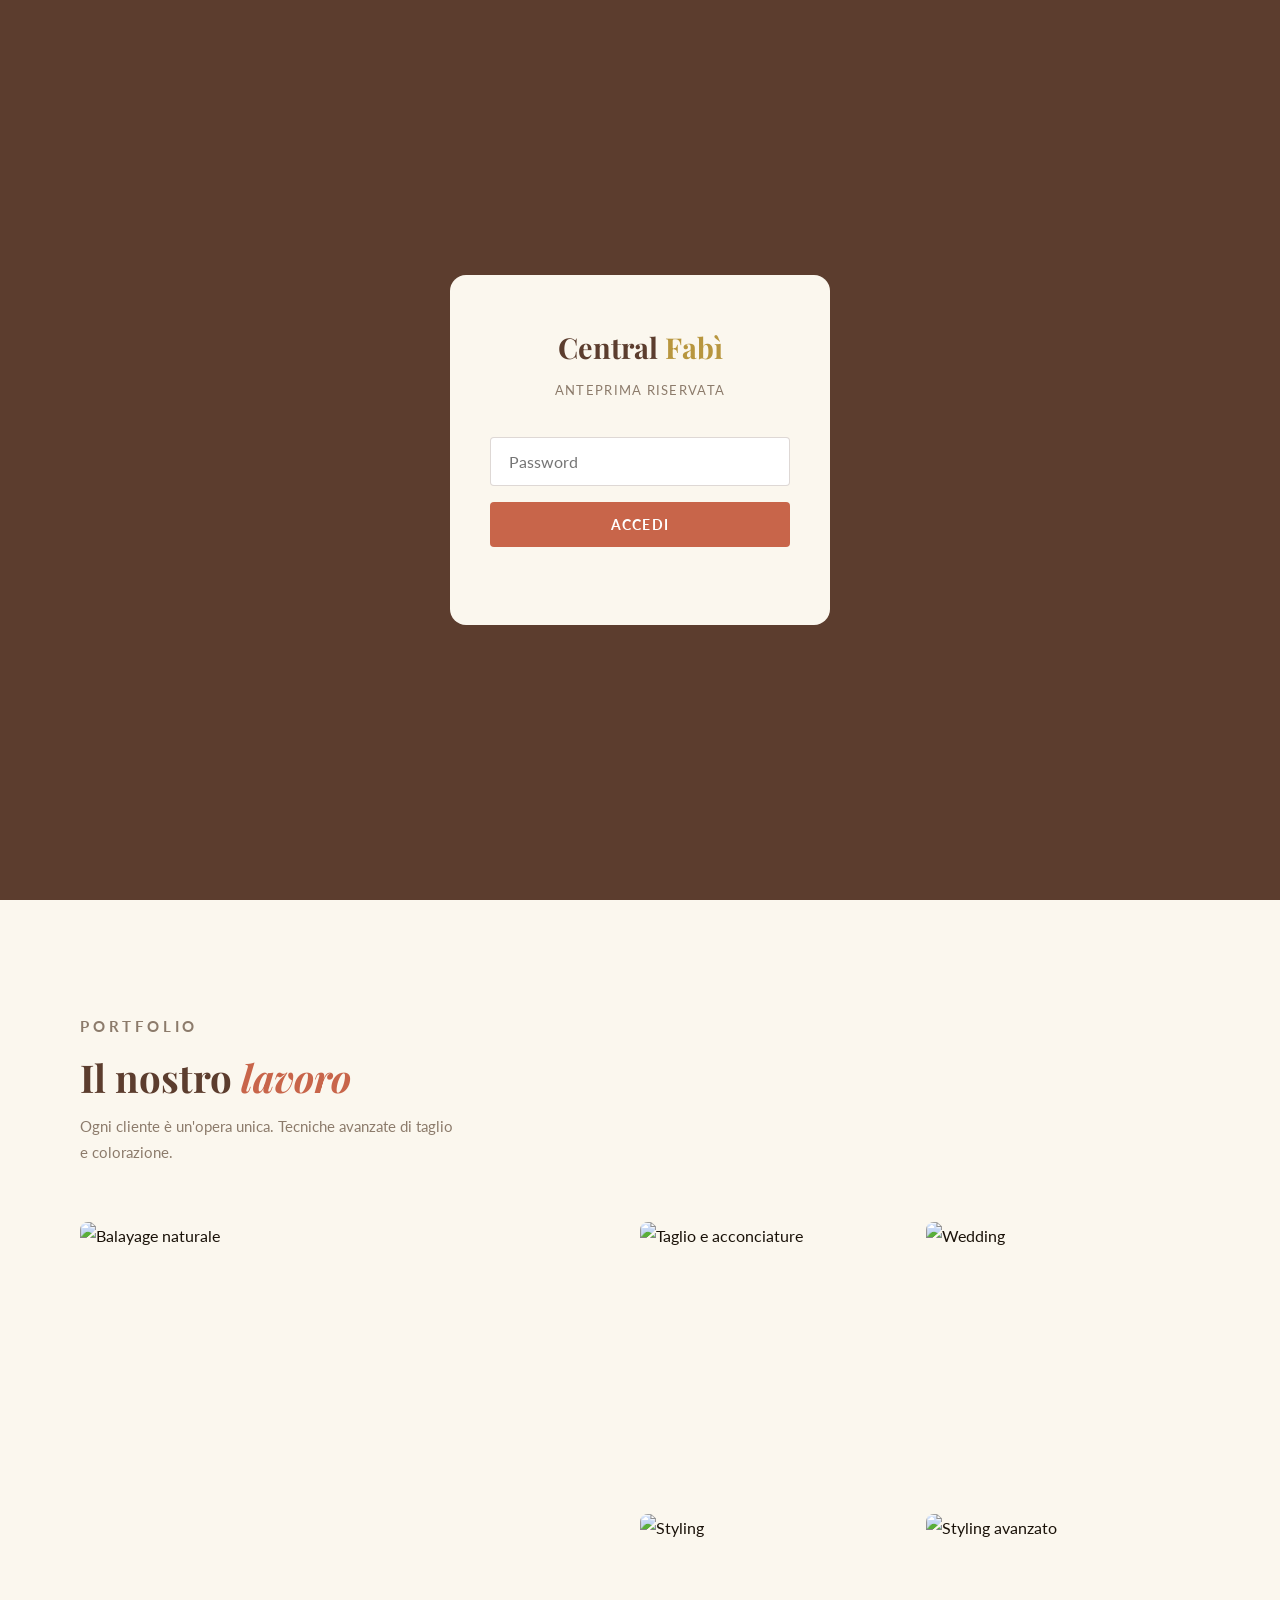
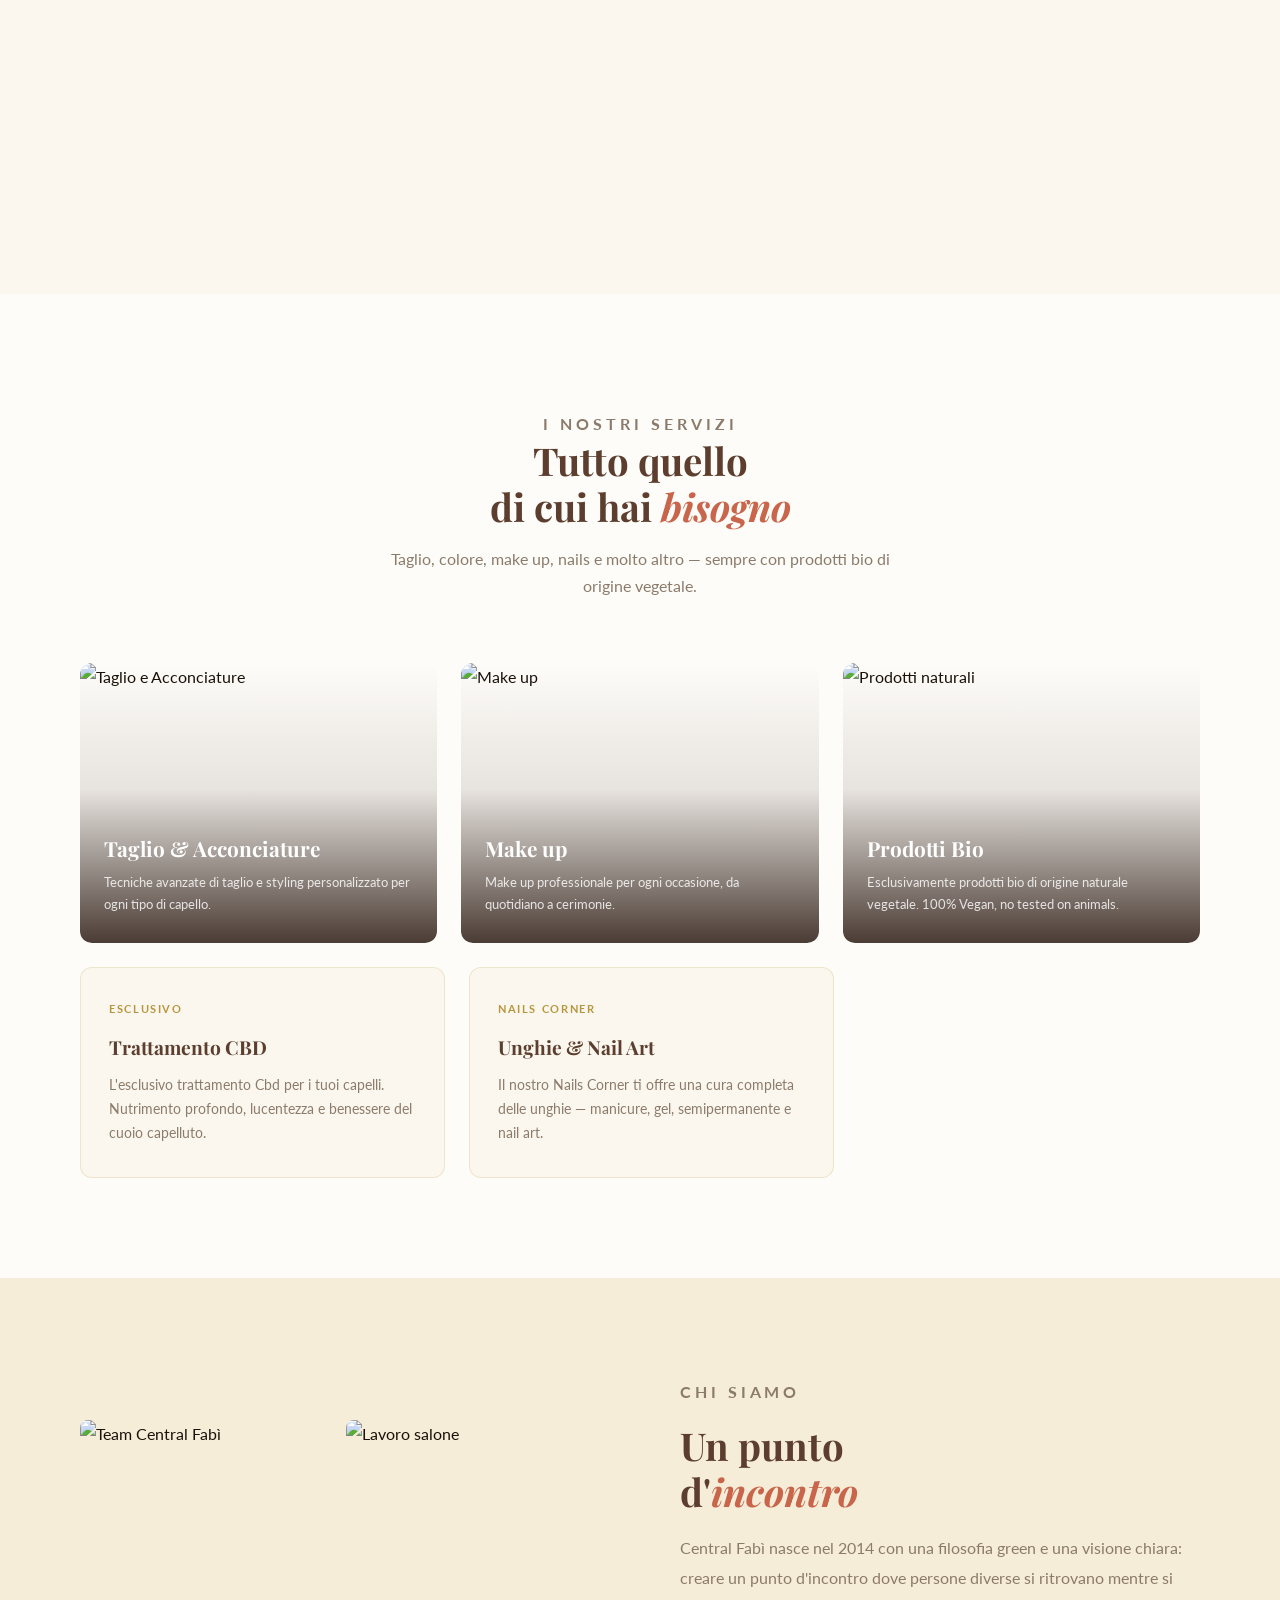
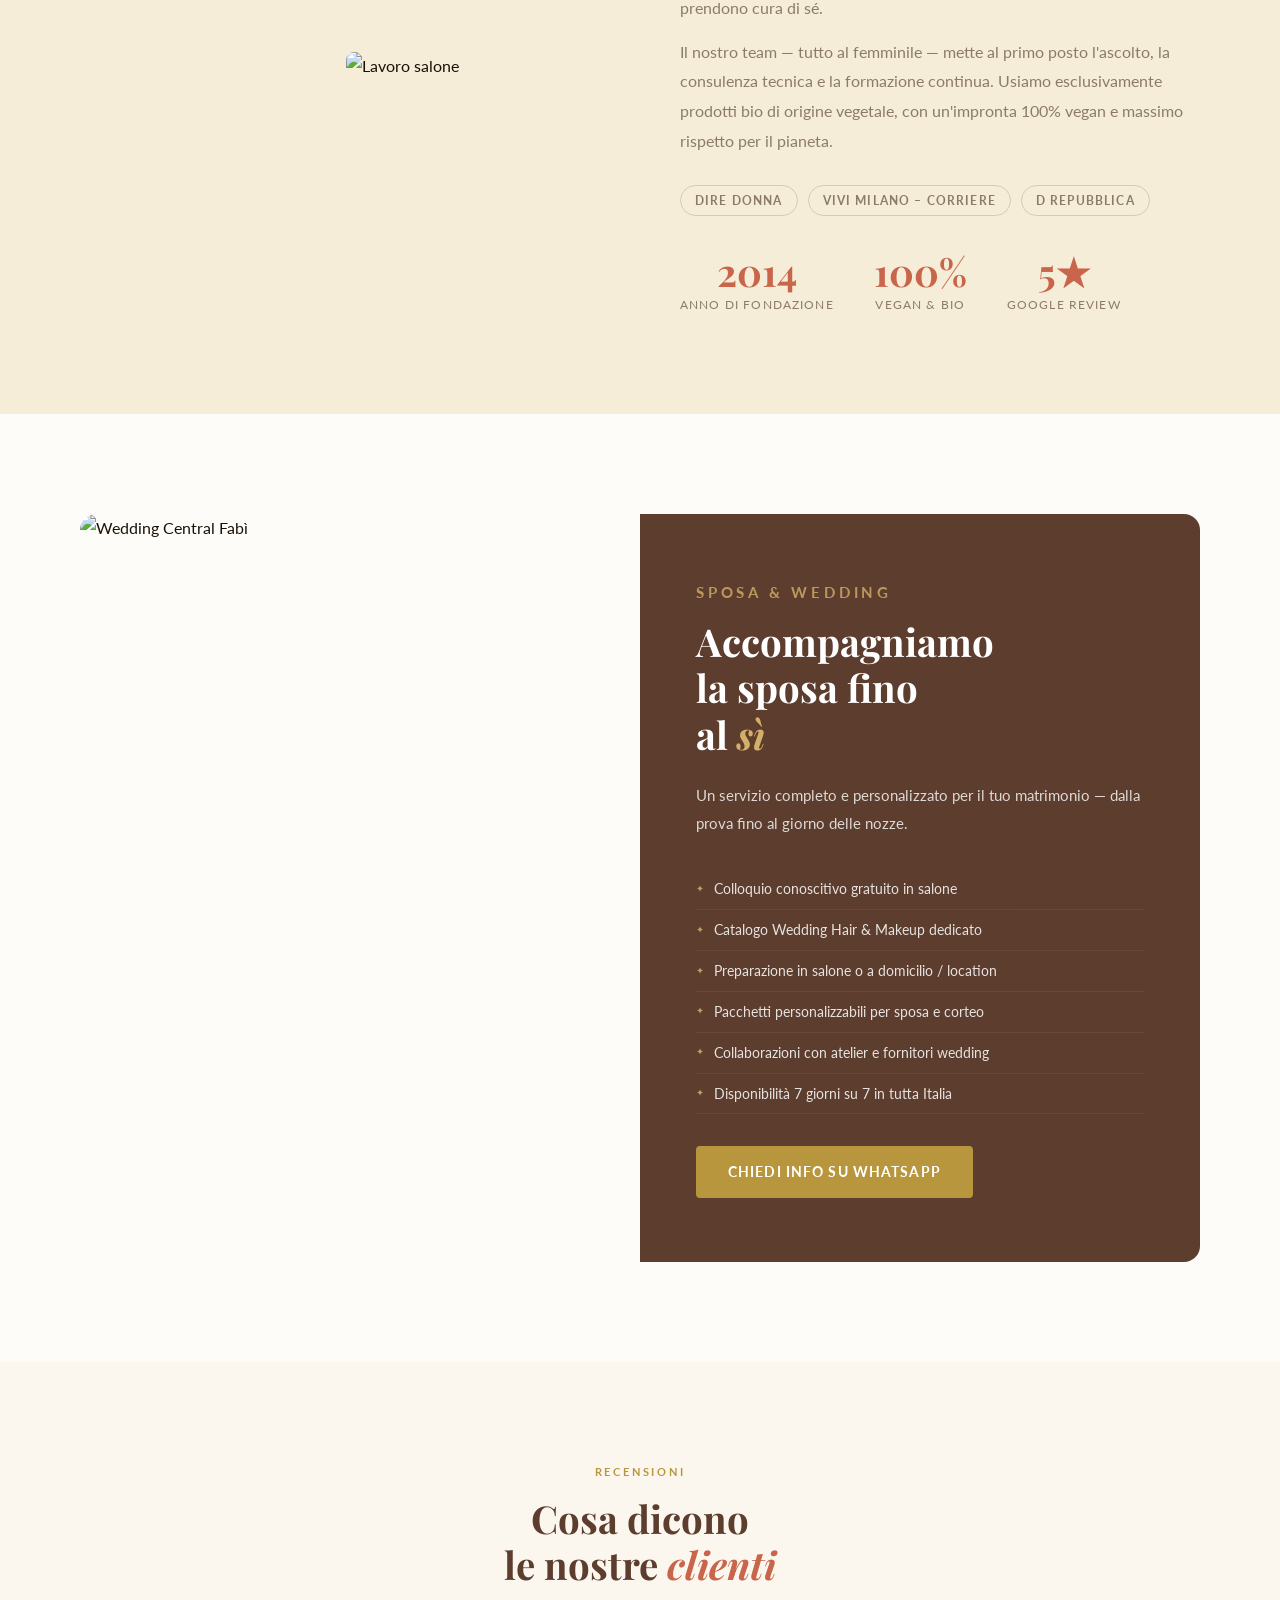
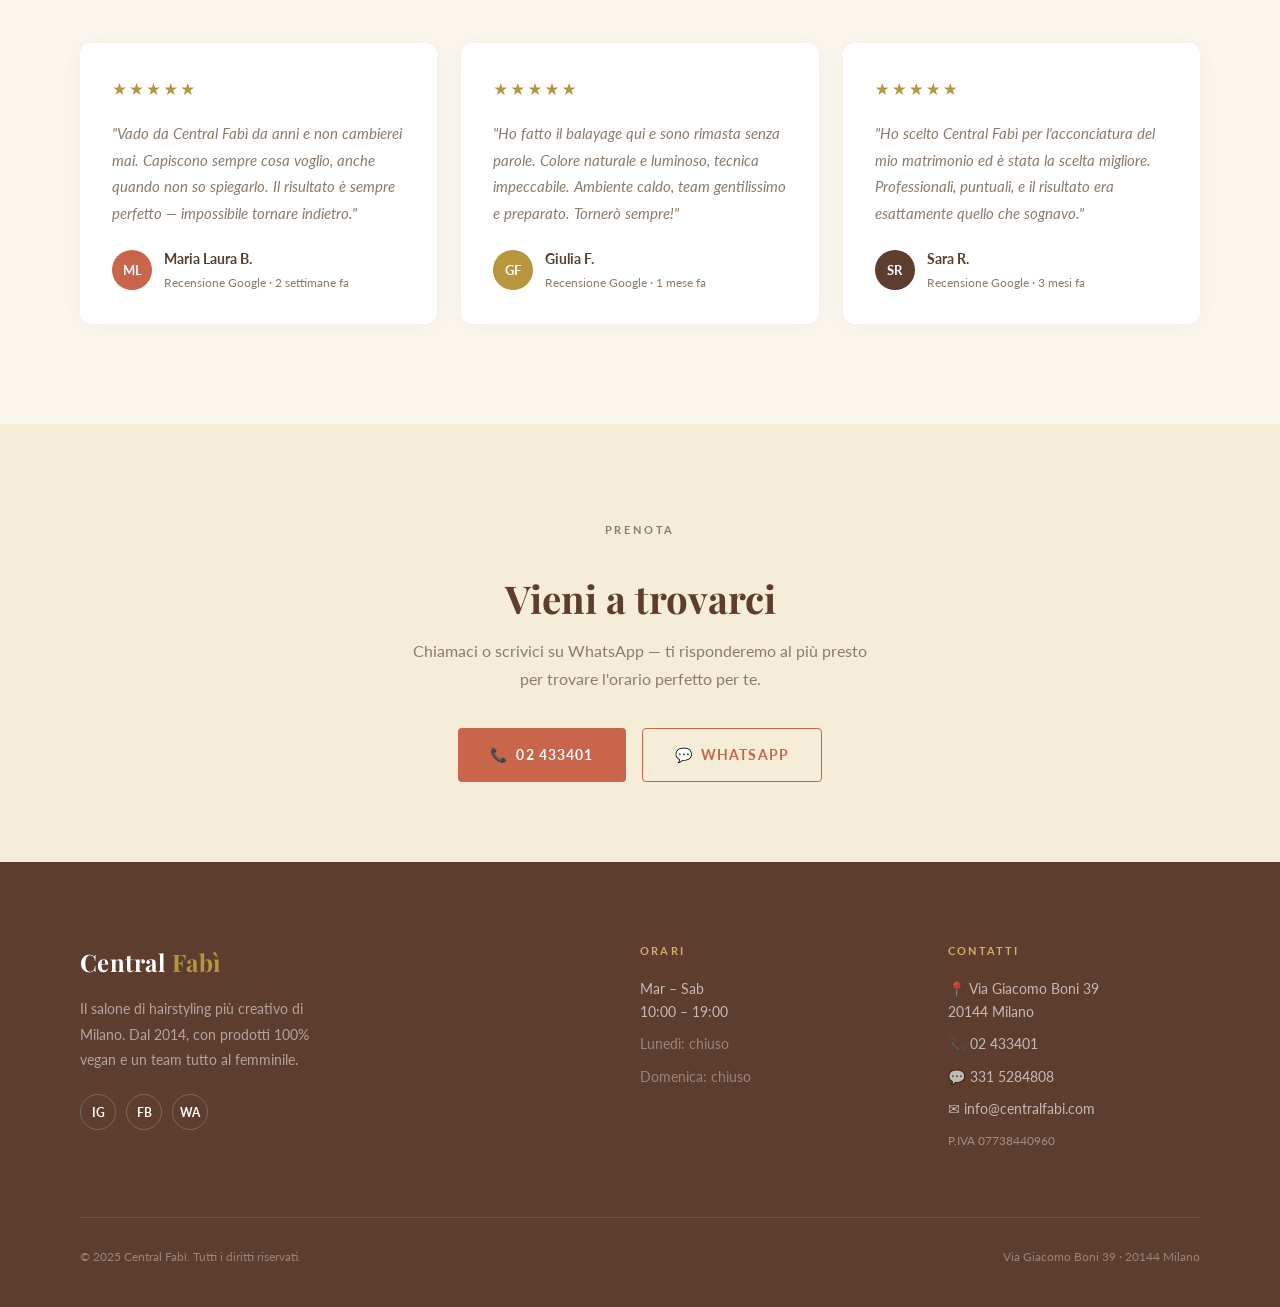
==== rally-timer/index.html @ e8824891 "feat: full redesign with real content, services section, wedding page" ====
<!DOCTYPE html>
<html lang="it">
<head>
    <meta charset="UTF-8">
    <meta name="viewport" content="width=device-width, initial-scale=1.0">
    <title>Central Fabì — Salone di Parrucchieri Milano</title>
    <link href="https://fonts.googleapis.com/css2?family=Playfair+Display:ital,wght@0,400;0,500;0,700;1,400&family=Lato:wght@300;400;700&display=swap" rel="stylesheet">
    <style>
        /* ===== RESET & VARIABILI ===== */
        *, *::before, *::after { box-sizing: border-box; margin: 0; padding: 0; }

        :root {
            --beige:           #F5EDD8;
            --crema:           #FBF7EE;
            --terracotta:      #C8654A;
            --terracotta-dark: #A8452A;
            --oro:             #B8963E;
            --oro-light:       #D4AF6A;
            --marrone:         #5C3D2E;
            --grigio-caldo:    #8C7B6B;
            --bianco:          #FEFCF8;
            --nero:            #1A1209;
            --font-display:    'Playfair Display', Georgia, serif;
            --font-body:       'Lato', system-ui, sans-serif;
            --header-h:        72px;
            --tr:              0.35s ease;
            --r:               4px;
        }

        html { scroll-behavior: smooth; font-size: 16px; }
        body  { font-family: var(--font-body); background: var(--bianco); color: var(--nero); line-height: 1.7; overflow-x: hidden; }
        img   { display: block; max-width: 100%; }
        a     { color: inherit; text-decoration: none; }
        .real-img { width: 100%; height: 100%; object-fit: cover; display: block; }

        /* ===== LOGIN OVERLAY ===== */
        #login-overlay {
            position: fixed; inset: 0; z-index: 9999;
            background: var(--marrone);
            display: flex; align-items: center; justify-content: center;
            transition: opacity 0.5s ease;
        }
        #login-overlay.hide { opacity: 0; pointer-events: none; }

        .login-box {
            background: var(--crema);
            border-radius: 16px;
            padding: 48px 40px;
            width: min(380px, 90vw);
            text-align: center;
        }
        .login-logo {
            font-family: var(--font-display);
            font-size: 1.8rem; font-weight: 700;
            color: var(--marrone); margin-bottom: 8px;
        }
        .login-logo span { color: var(--oro); }
        .login-sub {
            font-size: 0.8rem; color: var(--grigio-caldo);
            letter-spacing: 0.1em; text-transform: uppercase; margin-bottom: 36px;
        }
        .login-box input[type="password"] {
            width: 100%; padding: 14px 18px;
            border: 1.5px solid rgba(92,61,46,0.2); border-radius: var(--r);
            font-family: var(--font-body); font-size: 1rem; color: var(--marrone);
            background: white; outline: none; transition: border-color var(--tr); margin-bottom: 16px;
        }
        .login-box input[type="password"]:focus { border-color: var(--terracotta); }
        .login-box button {
            width: 100%; padding: 14px;
            background: var(--terracotta); color: white;
            border: none; border-radius: var(--r);
            font-family: var(--font-body); font-size: 0.875rem; font-weight: 700;
            letter-spacing: 0.08em; text-transform: uppercase;
            cursor: pointer; transition: background var(--tr);
        }
        .login-box button:hover { background: var(--terracotta-dark); }
        .login-error { font-size: 0.82rem; color: var(--terracotta); margin-top: 12px; min-height: 18px; }

        /* ===== HEADER ===== */
        header {
            position: fixed; top: 0; left: 0; right: 0; z-index: 1000;
            height: var(--header-h);
            display: flex; align-items: center; justify-content: space-between;
            padding: 0 40px;
            background: rgba(254,252,248,0.96);
            backdrop-filter: blur(8px);
            border-bottom: 1px solid rgba(184,150,62,0.15);
            transition: box-shadow var(--tr);
        }
        header.scrolled { box-shadow: 0 2px 20px rgba(92,61,46,0.12); }

        .logo { font-family: var(--font-display); font-size: 1.5rem; font-weight: 700; color: var(--marrone); letter-spacing: 0.02em; }
        .logo span { color: var(--oro); }

        nav { display: flex; align-items: center; gap: 28px; }
        nav a {
            font-size: 0.78rem; font-weight: 400;
            letter-spacing: 0.09em; text-transform: uppercase;
            color: var(--grigio-caldo); transition: color var(--tr);
        }
        nav a:hover { color: var(--terracotta); }

        .btn-prenota {
            display: inline-flex; align-items: center;
            padding: 10px 22px;
            background: var(--terracotta); color: white !important;
            border-radius: var(--r);
            font-size: 0.76rem; font-weight: 700;
            letter-spacing: 0.1em; text-transform: uppercase;
            transition: background var(--tr), transform 0.2s;
        }
        .btn-prenota:hover { background: var(--marrone); transform: translateY(-1px); }

        .hamburger { display: none; flex-direction: column; gap: 5px; cursor: pointer; padding: 4px; background: none; border: none; }
        .hamburger span { display: block; width: 24px; height: 2px; background: var(--marrone); transition: all 0.3s; }
        .hamburger.open span:nth-child(1) { transform: translateY(7px) rotate(45deg); }
        .hamburger.open span:nth-child(2) { opacity: 0; }
        .hamburger.open span:nth-child(3) { transform: translateY(-7px) rotate(-45deg); }

        .mobile-nav {
            display: none; position: fixed;
            top: var(--header-h); left: 0; right: 0;
            background: var(--bianco);
            padding: 32px 40px;
            border-bottom: 1px solid rgba(184,150,62,0.15);
            z-index: 999; flex-direction: column; gap: 24px;
            transform: translateY(-8px); opacity: 0; transition: all 0.3s;
        }
        .mobile-nav.open { display: flex; transform: translateY(0); opacity: 1; }
        .mobile-nav a { font-size: 1.05rem; color: var(--marrone); }

        /* ===== HERO ===== */
        .hero {
            min-height: 100vh;
            display: grid; grid-template-columns: 1fr 1fr;
            padding-top: var(--header-h);
        }
        .hero-content {
            display: flex; flex-direction: column; justify-content: center;
            padding: 80px 56px 80px 72px;
            background: var(--crema);
        }
        .hero-label {
            font-size: 0.72rem; font-weight: 700;
            letter-spacing: 0.22em; text-transform: uppercase;
            color: var(--oro); margin-bottom: 24px;
        }
        .hero h1 {
            font-family: var(--font-display);
            font-size: clamp(2.4rem, 3.8vw, 3.6rem);
            font-weight: 700; line-height: 1.15;
            color: var(--marrone); margin-bottom: 24px;
        }
        .hero h1 em { font-style: italic; color: var(--terracotta); }
        .hero p { font-size: 1rem; color: var(--grigio-caldo); max-width: 400px; margin-bottom: 40px; line-height: 1.85; }

        .hero-badge {
            display: inline-flex; align-items: center; gap: 8px;
            background: rgba(184,150,62,0.1); border: 1px solid rgba(184,150,62,0.3);
            border-radius: 20px; padding: 6px 14px;
            font-size: 0.72rem; font-weight: 700; letter-spacing: 0.1em;
            color: var(--oro); text-transform: uppercase; margin-bottom: 32px;
            width: fit-content;
        }

        .hero-cta { display: flex; gap: 16px; flex-wrap: wrap; }

        .btn-primary {
            display: inline-flex; align-items: center;
            padding: 14px 32px;
            background: var(--terracotta); color: white;
            border-radius: var(--r);
            font-weight: 700; font-size: 0.875rem;
            letter-spacing: 0.08em; text-transform: uppercase;
            transition: all var(--tr);
        }
        .btn-primary:hover { background: var(--marrone); transform: translateY(-2px); box-shadow: 0 8px 24px rgba(200,101,74,0.3); }

        .btn-secondary {
            display: inline-flex; align-items: center; gap: 8px;
            padding: 14px 32px;
            border: 1.5px solid var(--terracotta); color: var(--terracotta);
            border-radius: var(--r);
            font-weight: 700; font-size: 0.875rem;
            letter-spacing: 0.08em; text-transform: uppercase;
            transition: all var(--tr);
        }
        .btn-secondary:hover { background: var(--terracotta); color: white; }

        .hero-image { position: relative; overflow: hidden; }
        .hero-image img { width: 100%; height: 100%; object-fit: cover; min-height: 420px; display: block; }

        /* ===== SEZIONI COMUNI ===== */
        section { padding: 100px 0; }
        .container { max-width: 1200px; margin: 0 auto; padding: 0 40px; }
        .section-label { font-size: 0.7rem; font-weight: 700; letter-spacing: 0.25em; text-transform: uppercase; color: var(--oro); margin-bottom: 14px; }
        .section-title { font-family: var(--font-display); font-size: clamp(2rem, 3vw, 2.8rem); font-weight: 700; color: var(--marrone); line-height: 1.2; }
        .section-title em { font-style: italic; color: var(--terracotta); }

        /* ===== GALLERIA ===== */
        #lavori { background: var(--crema); }
        .gallery-header { display: flex; justify-content: space-between; align-items: flex-end; margin-bottom: 56px; flex-wrap: wrap; gap: 20px; }
        .gallery-intro p { font-size: 0.95rem; color: var(--grigio-caldo); max-width: 380px; margin-top: 14px; }

        .gallery-grid {
            display: grid;
            grid-template-columns: 2fr 1fr 1fr;
            grid-template-rows: 280px 280px;
            gap: 12px;
        }
        .gallery-item { border-radius: 8px; overflow: hidden; position: relative; cursor: pointer; }
        .gallery-item:first-child { grid-row: 1 / 3; }
        .gallery-item img { width: 100%; height: 100%; object-fit: cover; display: block; min-height: 180px; transition: transform 0.5s ease; }
        .gallery-item:hover img { transform: scale(1.04); }

        .gallery-overlay {
            position: absolute; inset: 0;
            background: linear-gradient(to top, rgba(92,61,46,0.65) 0%, transparent 55%);
            opacity: 0; transition: opacity var(--tr);
            display: flex; align-items: flex-end; padding: 20px;
        }
        .gallery-item:hover .gallery-overlay { opacity: 1; }
        .gallery-overlay span { color: white; font-family: var(--font-display); font-style: italic; font-size: 1rem; }

        /* ===== SERVIZI ===== */
        #servizi-grid { background: var(--bianco); }
        .servizi-intro { text-align: center; margin-bottom: 64px; }
        .servizi-intro p { color: var(--grigio-caldo); max-width: 520px; margin: 16px auto 0; font-size: 1rem; }

        .servizi-cards {
            display: grid;
            grid-template-columns: repeat(3, 1fr);
            gap: 24px;
            margin-bottom: 24px;
        }
        .servizi-cards-bottom {
            display: grid;
            grid-template-columns: repeat(2, 1fr);
            gap: 24px;
            max-width: calc(66.6% + 8px);
        }

        .card-sv {
            border-radius: 12px; overflow: hidden;
            position: relative; min-height: 280px;
            display: flex; flex-direction: column; justify-content: flex-end;
        }
        .card-sv img { position: absolute; inset: 0; width: 100%; height: 100%; object-fit: cover; display: block; transition: transform 0.5s ease; }
        .card-sv:hover img { transform: scale(1.04); }
        .card-sv-overlay {
            position: absolute; inset: 0;
            background: linear-gradient(to top, rgba(30,12,4,0.8) 0%, rgba(30,12,4,0.1) 55%, transparent 100%);
        }
        .card-sv-content { position: relative; z-index: 1; padding: 28px 24px; color: white; }
        .card-sv-content h3 { font-family: var(--font-display); font-size: 1.3rem; font-weight: 700; margin-bottom: 6px; }
        .card-sv-content p { font-size: 0.82rem; opacity: 0.82; line-height: 1.65; }

        /* card senza foto */
        .card-sv-flat {
            border-radius: 12px; overflow: hidden;
            background: var(--crema); border: 1px solid rgba(184,150,62,0.2);
            padding: 32px 28px; min-height: 200px;
            display: flex; flex-direction: column; justify-content: space-between;
        }
        .card-sv-flat h3 { font-family: var(--font-display); font-size: 1.2rem; font-weight: 700; color: var(--marrone); margin-bottom: 10px; }
        .card-sv-flat p { font-size: 0.88rem; color: var(--grigio-caldo); line-height: 1.7; }
        .card-sv-flat .tag { font-size: 0.68rem; font-weight: 700; letter-spacing: 0.15em; text-transform: uppercase; color: var(--oro); margin-bottom: 12px; }

        /* ===== CHI SIAMO ===== */
        #chisiamo { background: var(--beige); }
        .chisiamo-grid { display: grid; grid-template-columns: 1fr 1fr; gap: 80px; align-items: center; }

        .chisiamo-images {
            display: grid;
            grid-template-columns: 1fr 1fr;
            grid-template-rows: 220px 220px;
            gap: 12px;
        }
        .img-main { grid-column: 1 / 2; grid-row: 1 / 3; }
        .chisiamo-images img { width: 100%; height: 100%; object-fit: cover; border-radius: 8px; display: block; min-height: 100px; }

        .chisiamo-content .section-title { margin-bottom: 20px; }
        .chisiamo-content p { font-size: 0.98rem; color: var(--grigio-caldo); line-height: 1.9; margin-bottom: 14px; }

        .press-list { display: flex; flex-wrap: wrap; gap: 10px; margin-top: 28px; }
        .press-tag {
            font-size: 0.72rem; font-weight: 700; letter-spacing: 0.1em;
            text-transform: uppercase; color: var(--grigio-caldo);
            border: 1px solid rgba(140,123,107,0.3);
            border-radius: 20px; padding: 5px 14px;
        }

        .chisiamo-detail { display: flex; gap: 40px; margin-top: 36px; flex-wrap: wrap; }
        .detail-item { text-align: center; }
        .detail-num { font-family: var(--font-display); font-size: 2.4rem; font-weight: 700; color: var(--terracotta); line-height: 1; }
        .detail-label { font-size: 0.72rem; letter-spacing: 0.1em; text-transform: uppercase; color: var(--grigio-caldo); margin-top: 4px; }

        /* ===== WEDDING ===== */
        #wedding { background: var(--bianco); }
        .wedding-grid { display: grid; grid-template-columns: 1fr 1fr; gap: 0; border-radius: 16px; overflow: hidden; min-height: 500px; }
        .wedding-img { position: relative; }
        .wedding-img img { width: 100%; height: 100%; object-fit: cover; display: block; min-height: 400px; }
        .wedding-content {
            background: var(--marrone); color: white;
            padding: 64px 56px;
            display: flex; flex-direction: column; justify-content: center;
        }
        .wedding-content .section-label { color: var(--oro-light); }
        .wedding-content .section-title { color: white; margin-bottom: 24px; }
        .wedding-content .section-title em { color: var(--oro-light); }
        .wedding-content p { font-size: 0.95rem; opacity: 0.8; line-height: 1.85; margin-bottom: 12px; }
        .wedding-features { list-style: none; margin: 20px 0 32px; }
        .wedding-features li {
            font-size: 0.88rem; opacity: 0.85; padding: 8px 0;
            border-bottom: 1px solid rgba(255,255,255,0.08);
            display: flex; align-items: center; gap: 10px;
        }
        .wedding-features li::before { content: '✦'; color: var(--oro-light); font-size: 0.6rem; flex-shrink: 0; }
        .btn-wedding {
            display: inline-flex; align-items: center;
            padding: 14px 32px; width: fit-content;
            background: var(--oro); color: white;
            border-radius: var(--r);
            font-weight: 700; font-size: 0.875rem;
            letter-spacing: 0.08em; text-transform: uppercase;
            transition: all var(--tr);
        }
        .btn-wedding:hover { background: var(--oro-light); transform: translateY(-2px); }

        /* ===== RECENSIONI ===== */
        #recensioni { background: var(--crema); }
        .recensioni-grid { display: grid; grid-template-columns: repeat(3,1fr); gap: 24px; margin-top: 56px; }

        .card-rec {
            background: white; border-radius: 12px; padding: 32px;
            box-shadow: 0 2px 20px rgba(92,61,46,0.06);
            transition: transform var(--tr), box-shadow var(--tr);
        }
        .card-rec:hover { transform: translateY(-4px); box-shadow: 0 8px 40px rgba(92,61,46,0.12); }
        .stelle { color: var(--oro); font-size: 1.05rem; margin-bottom: 16px; letter-spacing: 2px; }
        .rec-text { font-size: 0.93rem; color: var(--grigio-caldo); line-height: 1.8; font-style: italic; margin-bottom: 20px; }
        .rec-footer { display: flex; align-items: center; gap: 12px; }
        .avatar { width: 40px; height: 40px; border-radius: 50%; display: flex; align-items: center; justify-content: center; font-weight: 700; font-size: 0.82rem; color: white; flex-shrink: 0; }
        .av1 { background: var(--terracotta); }
        .av2 { background: var(--oro); }
        .av3 { background: var(--marrone); }
        .reviewer-name { font-weight: 700; font-size: 0.875rem; color: var(--marrone); }
        .reviewer-via  { font-size: 0.72rem; color: var(--grigio-caldo); margin-top: 2px; }

        /* ===== PRENOTA ===== */
        #prenota { background: var(--beige); padding: 80px 0; text-align: center; }
        #prenota p { color: var(--grigio-caldo); max-width: 480px; margin: 16px auto 36px; }
        .prenota-cta { display: flex; gap: 16px; justify-content: center; flex-wrap: wrap; }

        /* ===== FOOTER ===== */
        footer { background: var(--marrone); color: rgba(255,255,255,0.82); padding: 80px 0 40px; }
        .footer-grid { display: grid; grid-template-columns: 2fr 1fr 1fr; gap: 56px; margin-bottom: 56px; }
        .footer-brand .logo { color: white; margin-bottom: 14px; }
        .footer-brand p { font-size: 0.88rem; line-height: 1.8; opacity: 0.65; max-width: 260px; }
        .footer-social { display: flex; gap: 10px; margin-top: 22px; }
        .social-btn {
            width: 36px; height: 36px; border-radius: 50%;
            border: 1px solid rgba(255,255,255,0.22);
            display: flex; align-items: center; justify-content: center;
            font-size: 0.72rem; font-weight: 700; color: white;
            transition: all var(--tr);
        }
        .social-btn:hover { background: var(--oro); border-color: var(--oro); }
        .footer-col h4 { font-size: 0.68rem; font-weight: 700; letter-spacing: 0.2em; text-transform: uppercase; color: var(--oro-light); margin-bottom: 18px; }
        .footer-col ul { list-style: none; }
        .footer-col ul li { font-size: 0.88rem; margin-bottom: 10px; opacity: 0.78; line-height: 1.6; }
        .footer-col a { transition: color var(--tr); }
        .footer-col a:hover { color: var(--oro-light); }
        .footer-divider { border: none; border-top: 1px solid rgba(255,255,255,0.1); margin-bottom: 28px; }
        .footer-bottom { display: flex; justify-content: space-between; align-items: center; font-size: 0.78rem; opacity: 0.45; flex-wrap: wrap; gap: 8px; }

        /* ===== WHATSAPP FLOAT ===== */
        .wa-float {
            position: fixed; bottom: 28px; right: 28px; z-index: 800;
            width: 56px; height: 56px;
            background: #25D366; border-radius: 50%;
            display: flex; align-items: center; justify-content: center;
            box-shadow: 0 4px 20px rgba(37,211,102,0.4);
            transition: transform var(--tr), box-shadow var(--tr);
        }
        .wa-float:hover { transform: scale(1.1); box-shadow: 0 8px 32px rgba(37,211,102,0.5); }
        .wa-float svg { width: 28px; height: 28px; fill: white; }

        /* ===== FADE-IN ===== */
        .fi { opacity: 0; transform: translateY(28px); transition: opacity 0.65s ease, transform 0.65s ease; }
        .fi.v { opacity: 1; transform: translateY(0); }
        .fi.d1 { transition-delay: 0.1s; }
        .fi.d2 { transition-delay: 0.2s; }
        .fi.d3 { transition-delay: 0.3s; }

        /* ===== MOBILE ===== */
        @media (max-width: 1024px) {
            .servizi-cards { grid-template-columns: repeat(2, 1fr); }
            .servizi-cards-bottom { max-width: 100%; }
        }

        @media (max-width: 900px) {
            .gallery-grid {
                grid-template-columns: 1fr 1fr;
                grid-template-rows: auto;
            }
            .gallery-item:first-child { grid-column: 1 / 3; grid-row: auto; }
            .gallery-item img { min-height: 200px; }
            .wedding-grid { grid-template-columns: 1fr; }
            .wedding-img { min-height: 300px; }
        }

        @media (max-width: 768px) {
            :root { --header-h: 60px; }
            header { padding: 0 20px; }
            nav { display: none; }
            .hamburger { display: flex; }

            .hero { grid-template-columns: 1fr; }
            .hero-content { padding: 56px 24px; order: 2; }
            .hero-image { min-height: 55vw; order: 1; }
            .hero-image img { min-height: 55vw; }

            .servizi-cards { grid-template-columns: 1fr; }
            .servizi-cards-bottom { grid-template-columns: 1fr; max-width: 100%; }
            .chisiamo-grid { grid-template-columns: 1fr; gap: 48px; }
            .chisiamo-images { height: 280px; grid-template-rows: 280px; }
            .img-main { grid-row: auto; }
            .img-side1, .img-side2 { display: none; }
            .wedding-content { padding: 40px 28px; }
            .recensioni-grid { grid-template-columns: 1fr; }
            .footer-grid { grid-template-columns: 1fr; gap: 40px; }
            .footer-bottom { flex-direction: column; text-align: center; }
            section { padding: 70px 0; }
            .container { padding: 0 20px; }
            .wa-float { bottom: 20px; right: 20px; }
        }

        @media (max-width: 480px) {
            .hero h1 { font-size: 2rem; }
            .section-title { font-size: 1.75rem; }
            .hero-cta { flex-direction: column; }
            .btn-primary, .btn-secondary { justify-content: center; }
            .chisiamo-detail { gap: 20px; }
        }
    </style>
</head>
<body>

<!-- ===== LOGIN OVERLAY ===== -->
<div id="login-overlay">
    <div class="login-box">
        <div class="login-logo">Central <span>Fabì</span></div>
        <p class="login-sub">Anteprima riservata</p>
        <input type="password" id="login-pwd" placeholder="Password" autocomplete="current-password">
        <button id="login-btn">Accedi</button>
        <p class="login-error" id="login-err"></p>
    </div>
</div>

<!-- ===== HEADER ===== -->
<header id="header">
    <a href="#home" class="logo">Central <span>Fabì</span></a>
    <nav>
        <a href="#lavori">Lavori</a>
        <a href="#servizi-grid">Servizi</a>
        <a href="#chisiamo">Chi Siamo</a>
        <a href="#wedding">Wedding</a>
        <a href="#recensioni">Recensioni</a>
        <a href="#prenota" class="btn-prenota">Prenota</a>
    </nav>
    <button class="hamburger" id="hamburger" aria-label="Menu">
        <span></span><span></span><span></span>
    </button>
</header>

<!-- Mobile nav -->
<div class="mobile-nav" id="mobile-nav">
    <a href="#lavori"       class="mlink">Lavori</a>
    <a href="#servizi-grid" class="mlink">Servizi</a>
    <a href="#chisiamo"     class="mlink">Chi Siamo</a>
    <a href="#wedding"      class="mlink">Wedding</a>
    <a href="#recensioni"   class="mlink">Recensioni</a>
    <a href="#prenota" class="btn-prenota mlink" style="text-align:center">Prenota ora</a>
</div>

<!-- ===== HERO ===== -->
<section class="hero" id="home">
    <div class="hero-content">
        <p class="hero-label">Salone di Parrucchieri · Milano dal 2014</p>
        <h1>Il salone di hairstyling<br>più <em>creativo</em> di Milano</h1>
        <p>In Via Giacomo Boni 39 creiamo look che ti fanno sentire te stessa — con prodotti 100% vegan, tecniche avanzate e quella sensazione di tornare a casa.</p>
        <div class="hero-badge">🌿 100% Vegan · No tested on animals</div>
        <div class="hero-cta">
            <a href="#prenota" class="btn-primary">Prenota ora</a>
            <a href="tel:024334401" class="btn-secondary">
                <svg width="15" height="15" viewBox="0 0 24 24" fill="none" stroke="currentColor" stroke-width="2.2"><path d="M22 16.92v3a2 2 0 01-2.18 2 19.79 19.79 0 01-8.63-3.07A19.5 19.5 0 013.07 9.8 19.79 19.79 0 0112 1.18 2 2 0 0114 3.36v3a2 2 0 01-1.67 2 10.04 10.04 0 004.24 4.24A2 2 0 0118.91 11a2 2 0 012 1.92z"/></svg>
                Chiamaci
            </a>
        </div>
    </div>
    <div class="hero-image">
        <img src="https://www.centralfabi.com/wp-content/uploads/2022/10/Progetto-senza-titolo-15.png" alt="Central Fabì salone Milano">
    </div>
</section>

<!-- ===== GALLERIA LAVORI ===== -->
<section id="lavori">
    <div class="container">
        <div class="gallery-header fi">
            <div class="gallery-intro">
                <p class="section-label">Portfolio</p>
                <h2 class="section-title">Il nostro <em>lavoro</em></h2>
                <p>Ogni cliente è un'opera unica. Tecniche avanzate di taglio e colorazione.</p>
            </div>
        </div>
        <div class="gallery-grid">
            <div class="gallery-item fi">
                <img src="https://www.centralfabi.com/wp-content/uploads/2019/10/WhatsApp-Image-2019-09-26-at-18.41.22.jpeg" alt="Balayage naturale" style="min-height:560px;">
                <div class="gallery-overlay"><span>Balayage naturale</span></div>
            </div>
            <div class="gallery-item fi d1">
                <img src="https://www.centralfabi.com/wp-content/uploads/2019/10/services-1.jpg" alt="Taglio e acconciature" style="min-height:180px;">
                <div class="gallery-overlay"><span>Taglio moderno</span></div>
            </div>
            <div class="gallery-item fi d2">
                <img src="https://www.centralfabi.com/wp-content/uploads/2019/10/services-3.jpg" alt="Wedding" style="min-height:180px;">
                <div class="gallery-overlay"><span>Acconciatura sposa</span></div>
            </div>
            <div class="gallery-item fi d1">
                <img src="https://www.centralfabi.com/wp-content/uploads/2019/10/WhatsApp-Image-2019-09-26-at-18.41.46-300x200.jpeg" alt="Styling" style="min-height:180px;">
                <div class="gallery-overlay"><span>Colorazione</span></div>
            </div>
            <div class="gallery-item fi d2">
                <img src="https://www.centralfabi.com/wp-content/uploads/2022/10/Progetto-senza-titolo-12-2048x2048.png" alt="Styling avanzato" style="min-height:180px;">
                <div class="gallery-overlay"><span>Styling avanzato</span></div>
            </div>
        </div>
    </div>
</section>

<!-- ===== SERVIZI ===== -->
<section id="servizi-grid">
    <div class="container">
        <div class="servizi-intro fi">
            <p class="section-label">I nostri servizi</p>
            <h2 class="section-title">Tutto quello<br>di cui hai <em>bisogno</em></h2>
            <p>Taglio, colore, make up, nails e molto altro — sempre con prodotti bio di origine vegetale.</p>
        </div>

        <div class="servizi-cards">
            <div class="card-sv fi">
                <img src="https://www.centralfabi.com/wp-content/uploads/2019/10/services-1.jpg" alt="Taglio e Acconciature">
                <div class="card-sv-overlay"></div>
                <div class="card-sv-content">
                    <h3>Taglio & Acconciature</h3>
                    <p>Tecniche avanzate di taglio e styling personalizzato per ogni tipo di capello.</p>
                </div>
            </div>
            <div class="card-sv fi d1">
                <img src="https://www.centralfabi.com/wp-content/uploads/2019/10/services-2.jpg" alt="Make up">
                <div class="card-sv-overlay"></div>
                <div class="card-sv-content">
                    <h3>Make up</h3>
                    <p>Make up professionale per ogni occasione, da quotidiano a cerimonie.</p>
                </div>
            </div>
            <div class="card-sv fi d2">
                <img src="https://www.centralfabi.com/wp-content/uploads/2019/10/services-4.jpg" alt="Prodotti naturali">
                <div class="card-sv-overlay"></div>
                <div class="card-sv-content">
                    <h3>Prodotti Bio</h3>
                    <p>Esclusivamente prodotti bio di origine naturale vegetale. 100% Vegan, no tested on animals.</p>
                </div>
            </div>
        </div>

        <div class="servizi-cards-bottom">
            <div class="card-sv-flat fi">
                <div>
                    <p class="tag">Esclusivo</p>
                    <h3>Trattamento CBD</h3>
                    <p>L'esclusivo trattamento Cbd per i tuoi capelli. Nutrimento profondo, lucentezza e benessere del cuoio capelluto.</p>
                </div>
            </div>
            <div class="card-sv-flat fi d1">
                <div>
                    <p class="tag">Nails Corner</p>
                    <h3>Unghie & Nail Art</h3>
                    <p>Il nostro Nails Corner ti offre una cura completa delle unghie — manicure, gel, semipermanente e nail art.</p>
                </div>
            </div>
        </div>
    </div>
</section>

<!-- ===== CHI SIAMO ===== -->
<section id="chisiamo">
    <div class="container">
        <div class="chisiamo-grid">
            <div class="chisiamo-images fi">
                <div class="img-main">
                    <img src="https://www.centralfabi.com/wp-content/uploads/2019/10/services-1.jpg" alt="Team Central Fabì" style="min-height:440px;">
                </div>
                <div class="img-side1">
                    <img src="https://www.centralfabi.com/wp-content/uploads/2022/10/Progetto-senza-titolo-12-2048x2048.png" alt="Lavoro salone">
                </div>
                <div class="img-side2">
                    <img src="https://www.centralfabi.com/wp-content/uploads/2019/10/WhatsApp-Image-2019-09-26-at-18.41.231-300x200.jpeg" alt="Lavoro salone">
                </div>
            </div>
            <div class="chisiamo-content fi d1">
                <p class="section-label">Chi siamo</p>
                <h2 class="section-title">Un punto<br>d'<em>incontro</em></h2>
                <p>Central Fabì nasce nel 2014 con una filosofia green e una visione chiara: creare un punto d'incontro dove persone diverse si ritrovano mentre si prendono cura di sé.</p>
                <p>Il nostro team — tutto al femminile — mette al primo posto l'ascolto, la consulenza tecnica e la formazione continua. Usiamo esclusivamente prodotti bio di origine vegetale, con un'impronta 100% vegan e massimo rispetto per il pianeta.</p>

                <div class="press-list">
                    <span class="press-tag">Dire Donna</span>
                    <span class="press-tag">Vivi Milano – Corriere</span>
                    <span class="press-tag">D Repubblica</span>
                </div>

                <div class="chisiamo-detail">
                    <div class="detail-item">
                        <div class="detail-num">2014</div>
                        <div class="detail-label">Anno di fondazione</div>
                    </div>
                    <div class="detail-item">
                        <div class="detail-num">100%</div>
                        <div class="detail-label">Vegan & Bio</div>
                    </div>
                    <div class="detail-item">
                        <div class="detail-num">5★</div>
                        <div class="detail-label">Google Review</div>
                    </div>
                </div>
            </div>
        </div>
    </div>
</section>

<!-- ===== WEDDING ===== -->
<section id="wedding">
    <div class="container">
        <div class="wedding-grid fi">
            <div class="wedding-img">
                <img src="https://www.centralfabi.com/wp-content/uploads/2019/10/wedding-hp.jpg" alt="Wedding Central Fabì">
            </div>
            <div class="wedding-content">
                <p class="section-label">Sposa & Wedding</p>
                <h2 class="section-title">Accompagniamo<br>la sposa fino<br>al <em>sì</em></h2>
                <p>Un servizio completo e personalizzato per il tuo matrimonio — dalla prova fino al giorno delle nozze.</p>
                <ul class="wedding-features">
                    <li>Colloquio conoscitivo gratuito in salone</li>
                    <li>Catalogo Wedding Hair &amp; Makeup dedicato</li>
                    <li>Preparazione in salone o a domicilio / location</li>
                    <li>Pacchetti personalizzabili per sposa e corteo</li>
                    <li>Collaborazioni con atelier e fornitori wedding</li>
                    <li>Disponibilità 7 giorni su 7 in tutta Italia</li>
                </ul>
                <a href="https://wa.me/393315284808?text=Ciao%2C%20vorrei%20informazioni%20sul%20servizio%20sposa" class="btn-wedding" target="_blank" rel="noopener">Chiedi info su WhatsApp</a>
            </div>
        </div>
    </div>
</section>

<!-- ===== RECENSIONI ===== -->
<section id="recensioni">
    <div class="container">
        <div class="fi" style="text-align:center;max-width:520px;margin:0 auto 56px;">
            <p class="section-label">Recensioni</p>
            <h2 class="section-title">Cosa dicono<br>le nostre <em>clienti</em></h2>
        </div>
        <div class="recensioni-grid">
            <div class="card-rec fi">
                <div class="stelle">★★★★★</div>
                <p class="rec-text">"Vado da Central Fabì da anni e non cambierei mai. Capiscono sempre cosa voglio, anche quando non so spiegarlo. Il risultato è sempre perfetto — impossibile tornare indietro."</p>
                <div class="rec-footer">
                    <div class="avatar av1">ML</div>
                    <div>
                        <div class="reviewer-name">Maria Laura B.</div>
                        <div class="reviewer-via">Recensione Google · 2 settimane fa</div>
                    </div>
                </div>
            </div>
            <div class="card-rec fi d1">
                <div class="stelle">★★★★★</div>
                <p class="rec-text">"Ho fatto il balayage qui e sono rimasta senza parole. Colore naturale e luminoso, tecnica impeccabile. Ambiente caldo, team gentilissimo e preparato. Tornerò sempre!"</p>
                <div class="rec-footer">
                    <div class="avatar av2">GF</div>
                    <div>
                        <div class="reviewer-name">Giulia F.</div>
                        <div class="reviewer-via">Recensione Google · 1 mese fa</div>
                    </div>
                </div>
            </div>
            <div class="card-rec fi d2">
                <div class="stelle">★★★★★</div>
                <p class="rec-text">"Ho scelto Central Fabì per l'acconciatura del mio matrimonio ed è stata la scelta migliore. Professionali, puntuali, e il risultato era esattamente quello che sognavo."</p>
                <div class="rec-footer">
                    <div class="avatar av3">SR</div>
                    <div>
                        <div class="reviewer-name">Sara R.</div>
                        <div class="reviewer-via">Recensione Google · 3 mesi fa</div>
                    </div>
                </div>
            </div>
        </div>
    </div>
</section>

<!-- ===== PRENOTA ===== -->
<section id="prenota">
    <div class="container fi">
        <p class="section-label">Prenota</p>
        <h2 class="section-title" style="margin-bottom:14px;">Vieni a trovarci</h2>
        <p>Chiamaci o scrivici su WhatsApp — ti risponderemo al più presto per trovare l'orario perfetto per te.</p>
        <div class="prenota-cta">
            <a href="tel:024334401" class="btn-primary">📞 &nbsp;02 433401</a>
            <a href="https://wa.me/393315284808" class="btn-secondary" target="_blank" rel="noopener">💬 &nbsp;WhatsApp</a>
        </div>
    </div>
</section>

<!-- ===== FOOTER ===== -->
<footer>
    <div class="container">
        <div class="footer-grid">
            <div class="footer-brand">
                <div class="logo">Central <span>Fabì</span></div>
                <p>Il salone di hairstyling più creativo di Milano. Dal 2014, con prodotti 100% vegan e un team tutto al femminile.</p>
                <div class="footer-social">
                    <a href="https://instagram.com/centralfabi" class="social-btn" target="_blank" rel="noopener" aria-label="Instagram">IG</a>
                    <a href="https://facebook.com/CentralFabi"  class="social-btn" target="_blank" rel="noopener" aria-label="Facebook">FB</a>
                    <a href="https://wa.me/393315284808"         class="social-btn" target="_blank" rel="noopener" aria-label="WhatsApp">WA</a>
                </div>
            </div>
            <div class="footer-col">
                <h4>Orari</h4>
                <ul>
                    <li>Mar – Sab<br>10:00 – 19:00</li>
                    <li style="opacity:0.45;margin-top:6px">Lunedì: chiuso</li>
                    <li style="opacity:0.45">Domenica: chiuso</li>
                </ul>
            </div>
            <div class="footer-col">
                <h4>Contatti</h4>
                <ul>
                    <li>📍 Via Giacomo Boni 39<br>20144 Milano</li>
                    <li><a href="tel:024334401">📞 02 433401</a></li>
                    <li><a href="https://wa.me/393315284808">💬 331 5284808</a></li>
                    <li><a href="mailto:info@centralfabi.com">✉️ info@centralfabi.com</a></li>
                    <li style="opacity:0.5;font-size:0.78rem;margin-top:8px">P.IVA 07738440960</li>
                </ul>
            </div>
        </div>
        <hr class="footer-divider">
        <div class="footer-bottom">
            <span>© 2025 Central Fabì. Tutti i diritti riservati.</span>
            <span>Via Giacomo Boni 39 · 20144 Milano</span>
        </div>
    </div>
</footer>

<!-- ===== WHATSAPP FLOAT ===== -->
<a href="https://wa.me/393315284808" class="wa-float" target="_blank" rel="noopener" aria-label="Contattaci su WhatsApp">
    <svg viewBox="0 0 24 24" xmlns="http://www.w3.org/2000/svg">
        <path d="M17.472 14.382c-.297-.149-1.758-.867-2.03-.967-.273-.099-.471-.148-.67.15-.197.297-.767.966-.94 1.164-.173.199-.347.223-.644.075-.297-.15-1.255-.463-2.39-1.475-.883-.788-1.48-1.761-1.653-2.059-.173-.297-.018-.458.13-.606.134-.133.298-.347.446-.52.149-.174.198-.298.298-.497.099-.198.05-.371-.025-.52-.075-.149-.669-1.612-.916-2.207-.242-.579-.487-.5-.669-.51-.173-.008-.371-.01-.57-.01-.198 0-.52.074-.792.372-.272.297-1.04 1.016-1.04 2.479 0 1.462 1.065 2.875 1.213 3.074.149.198 2.096 3.2 5.077 4.487.709.306 1.262.489 1.694.625.712.227 1.36.195 1.871.118.571-.085 1.758-.719 2.006-1.413.248-.694.248-1.289.173-1.413-.074-.124-.272-.198-.57-.347m-5.421 7.403h-.004a9.87 9.87 0 01-5.031-1.378l-.361-.214-3.741.982.998-3.648-.235-.374a9.86 9.86 0 01-1.51-5.26c.001-5.45 4.436-9.884 9.888-9.884 2.64 0 5.122 1.03 6.988 2.898a9.825 9.825 0 012.893 6.994c-.003 5.45-4.437 9.884-9.885 9.884m8.413-18.297A11.815 11.815 0 0012.05 0C5.495 0 .16 5.335.157 11.892c0 2.096.547 4.142 1.588 5.945L.057 24l6.305-1.654a11.882 11.882 0 005.683 1.448h.005c6.554 0 11.89-5.335 11.893-11.893a11.821 11.821 0 00-3.48-8.413z"/>
    </svg>
</a>

<!-- ===== JS ===== -->
<script>
    // --- LOGIN (SHA-256 di "fabi2025") ---
    const HASH = '4e4c6e8d7ef8603161424742f5981a17ed79184d5be81c309dcc3a95ffd21793';

    async function sha256(str) {
        const buf = await crypto.subtle.digest('SHA-256', new TextEncoder().encode(str));
        return Array.from(new Uint8Array(buf)).map(b => b.toString(16).padStart(2,'0')).join('');
    }

    async function checkLogin() {
        const pwd  = document.getElementById('login-pwd').value;
        const hash = await sha256(pwd);
        if (hash === HASH) {
            sessionStorage.setItem('cfauth', '1');
            const overlay = document.getElementById('login-overlay');
            overlay.classList.add('hide');
            setTimeout(() => overlay.remove(), 550);
        } else {
            document.getElementById('login-err').textContent = 'Password non corretta.';
            document.getElementById('login-pwd').value = '';
            document.getElementById('login-pwd').focus();
        }
    }

    if (sessionStorage.getItem('cfauth') === '1') {
        document.getElementById('login-overlay').remove();
    }

    document.getElementById('login-btn').addEventListener('click', checkLogin);
    document.getElementById('login-pwd').addEventListener('keydown', e => {
        if (e.key === 'Enter') checkLogin();
    });

    // --- HEADER ---
    const header = document.getElementById('header');
    window.addEventListener('scroll', () => header.classList.toggle('scrolled', window.scrollY > 20), { passive: true });

    // --- HAMBURGER ---
    const hamburger = document.getElementById('hamburger');
    const mobileNav = document.getElementById('mobile-nav');
    hamburger.addEventListener('click', () => {
        hamburger.classList.toggle('open');
        mobileNav.classList.toggle('open');
    });
    document.querySelectorAll('.mlink').forEach(l => l.addEventListener('click', () => {
        hamburger.classList.remove('open');
        mobileNav.classList.remove('open');
    }));

    // --- FADE-IN ---
    const observer = new IntersectionObserver(entries => {
        entries.forEach(e => { if (e.isIntersecting) e.target.classList.add('v'); });
    }, { threshold: 0.1 });
    document.querySelectorAll('.fi').forEach(el => observer.observe(el));
</script>

</body>
</html>
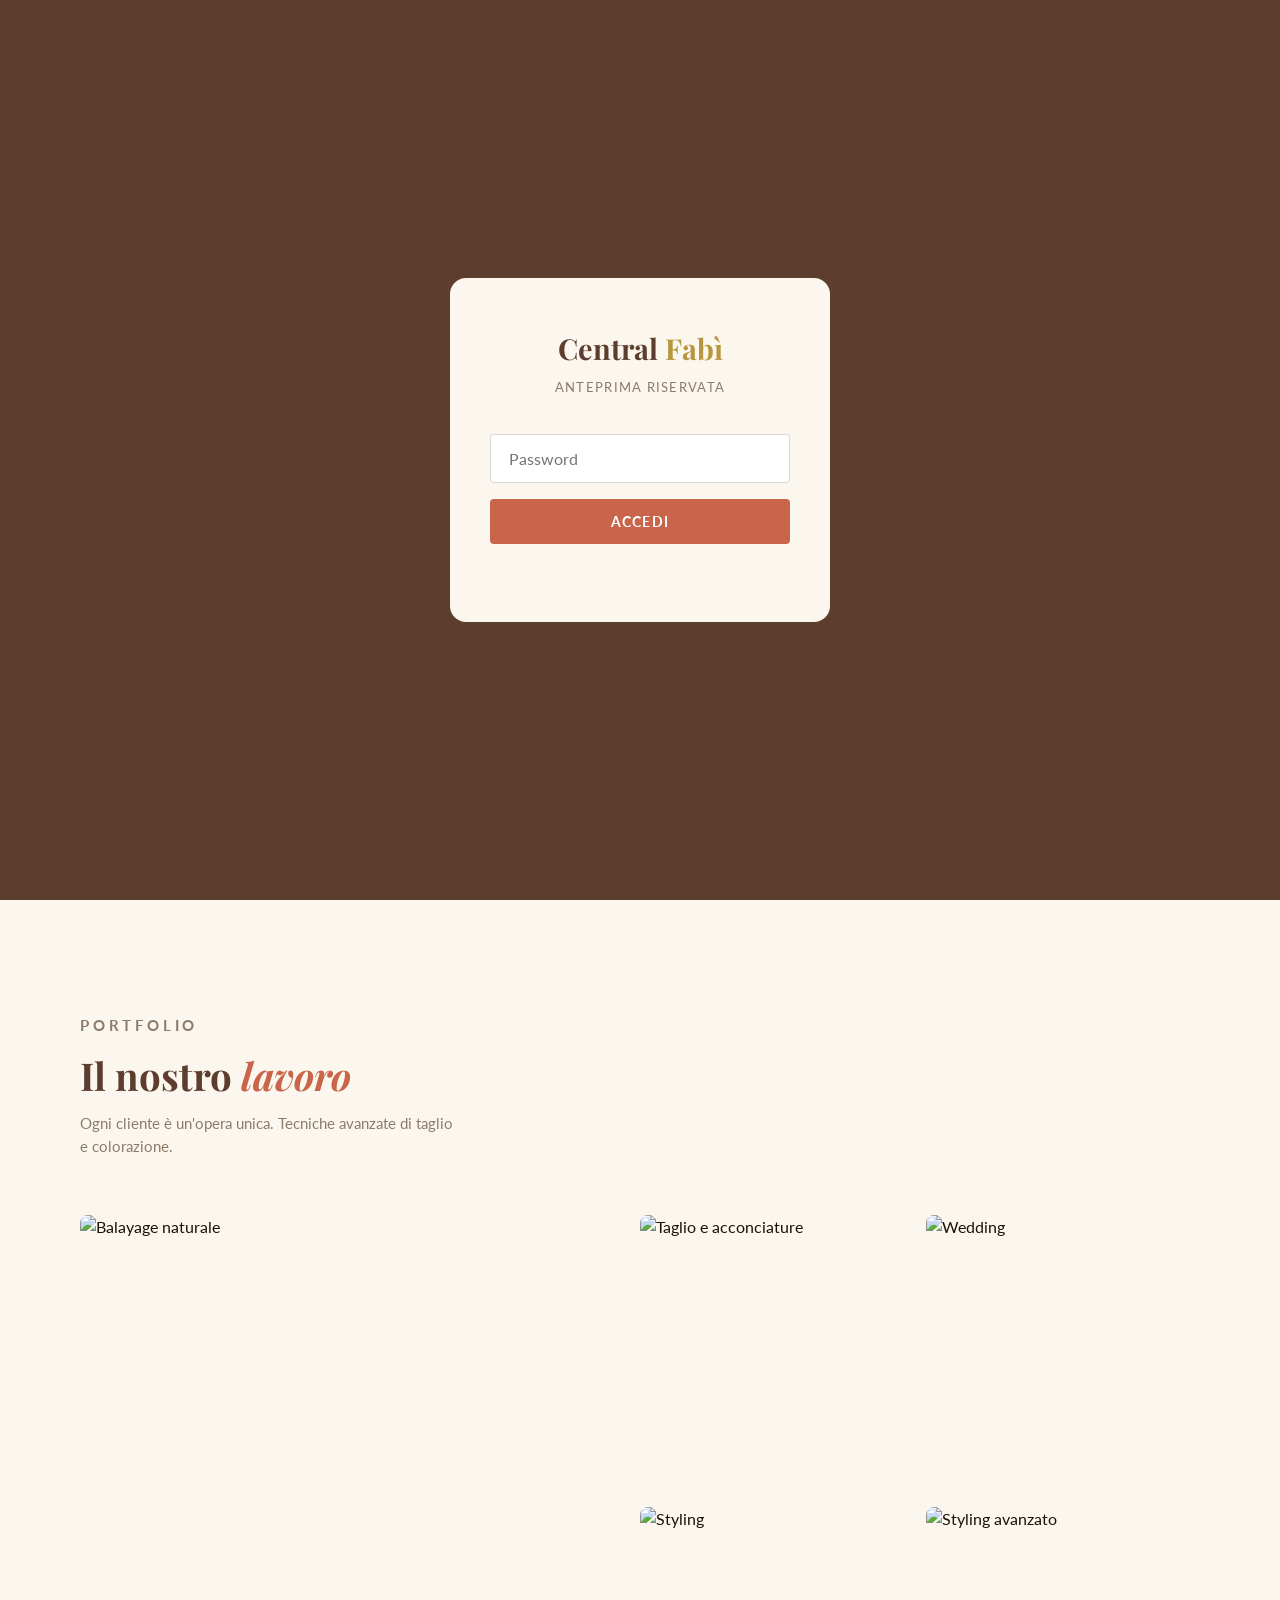
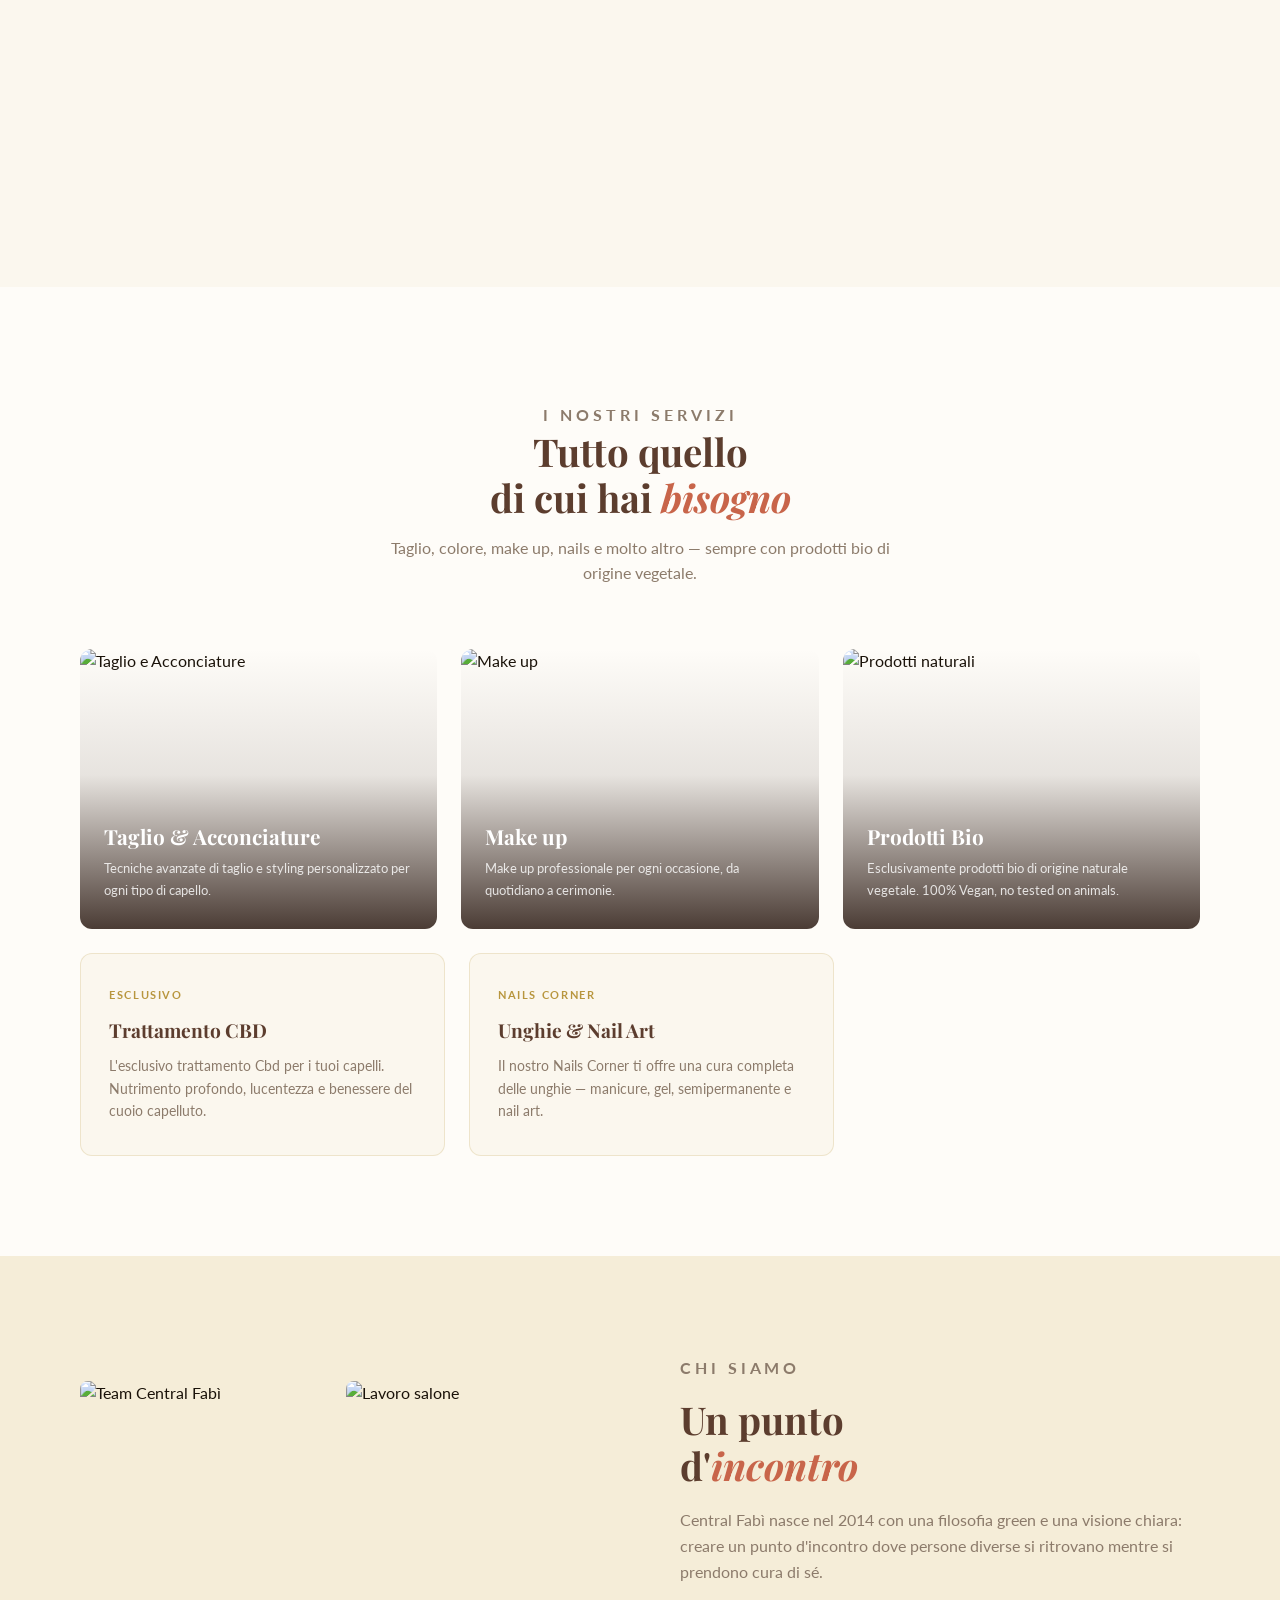
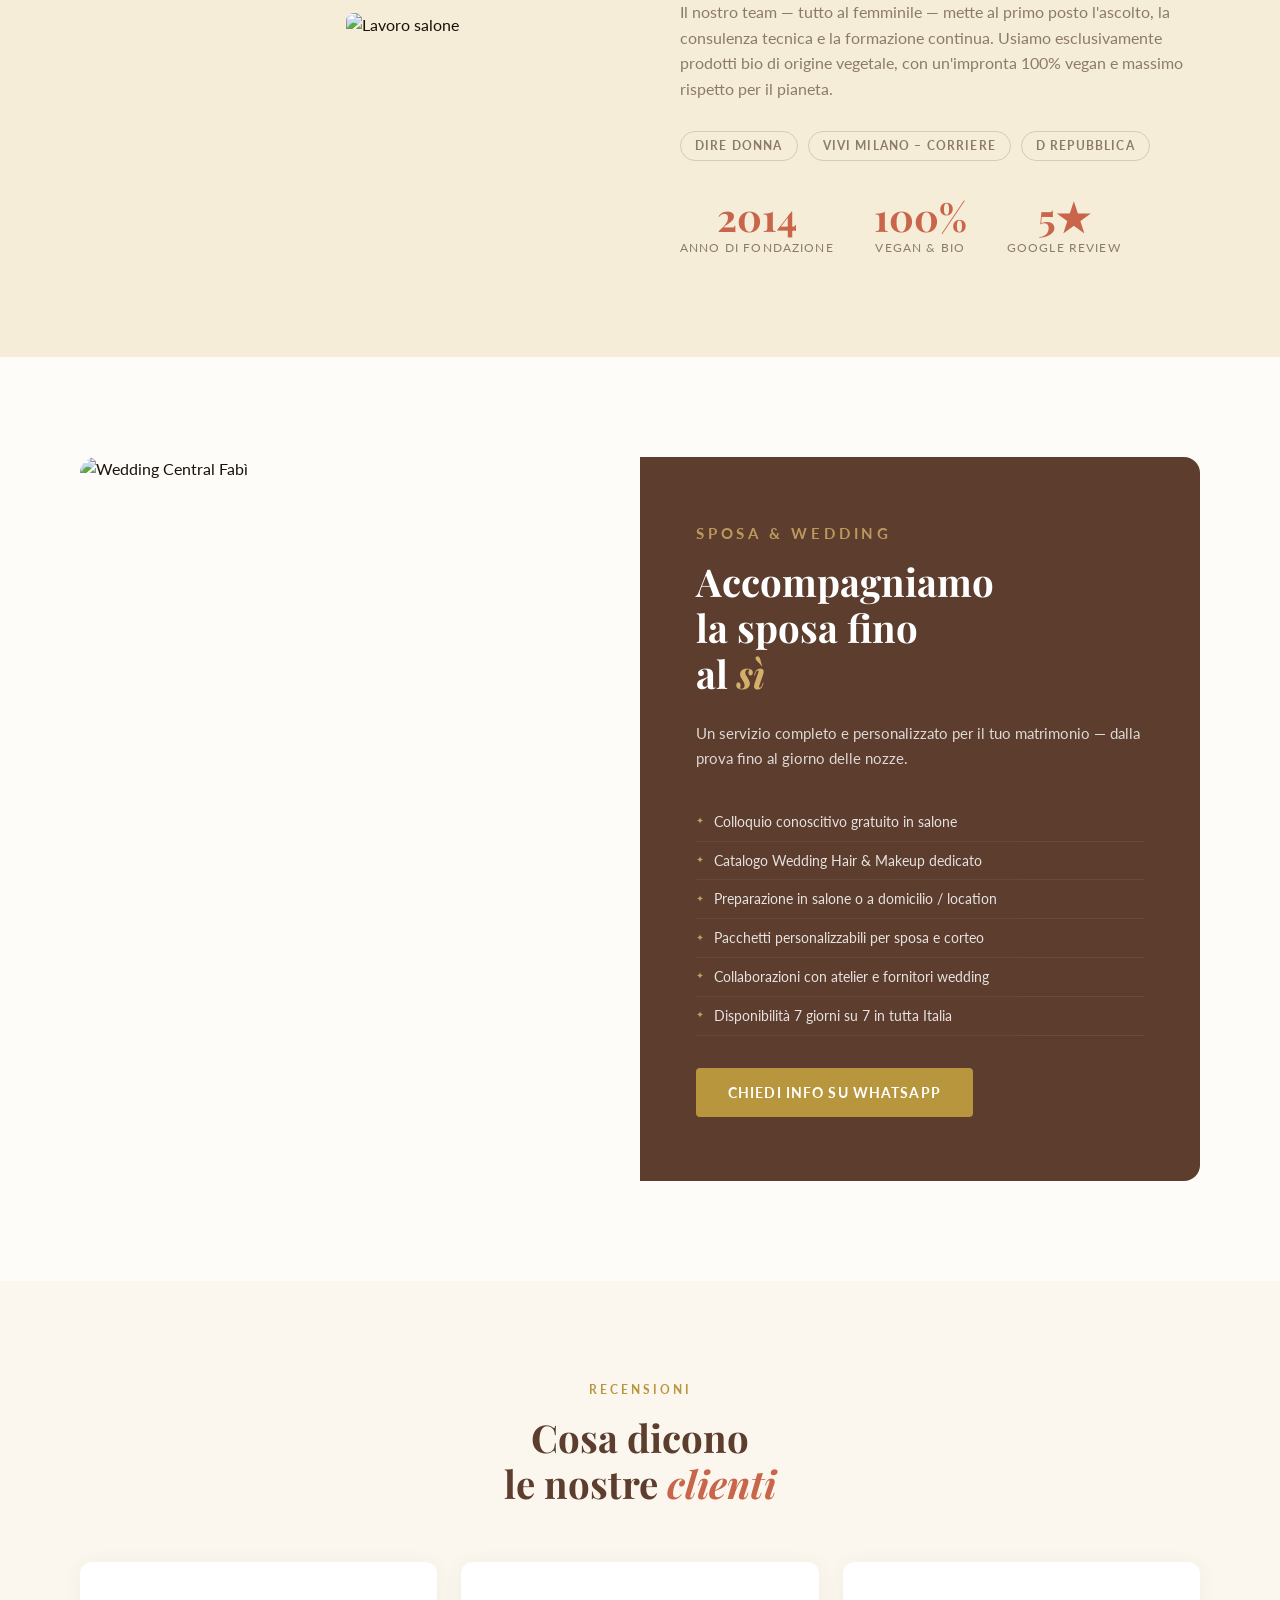
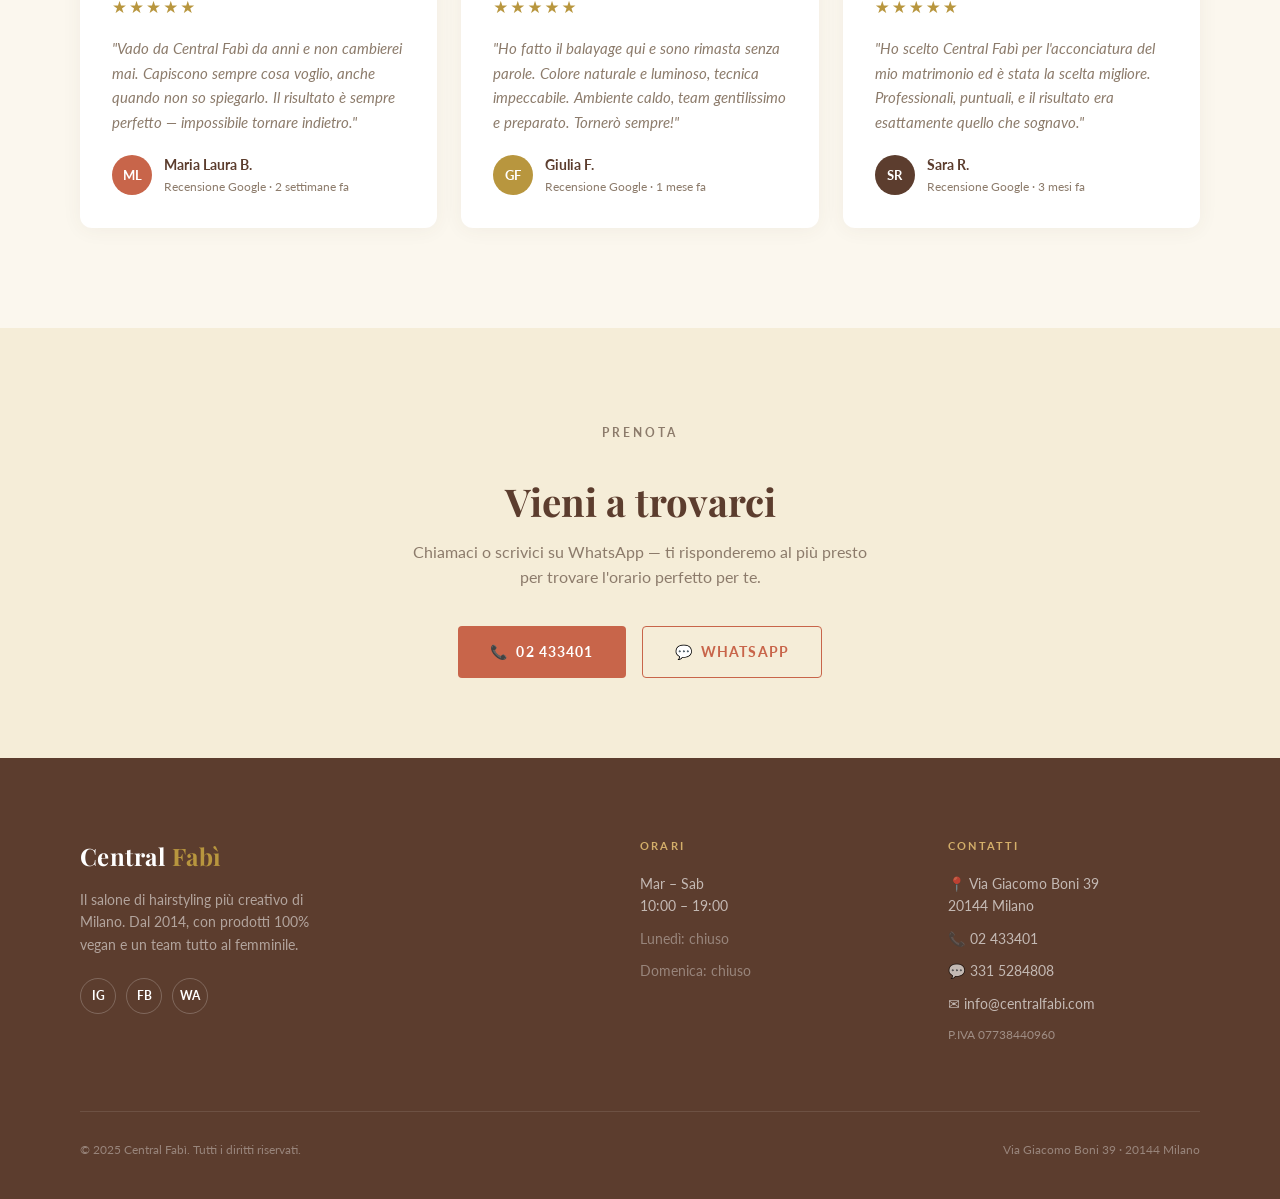
==== commit f91379f5: "fix: design audit — accessibilità, SEO, line-height, mobile nav - meta description per Google snippe" ====
--- a/rally-timer/index.html
+++ b/rally-timer/index.html
@@ -3,6 +3,7 @@
 <head>
     <meta charset="UTF-8">
     <meta name="viewport" content="width=device-width, initial-scale=1.0">
+    <meta name="description" content="Central Fabì — salone di parrucchieri a Milano, Via Giacomo Boni 39. Prodotti 100% vegan, taglio, colore, make up, nail art e wedding. Prenota ora: 02 433401.">
     <title>Central Fabì — Salone di Parrucchieri Milano</title>
     <link href="https://fonts.googleapis.com/css2?family=Playfair+Display:ital,wght@0,400;0,500;0,700;1,400&family=Lato:wght@300;400;700&display=swap" rel="stylesheet">
     <style>
@@ -27,8 +28,11 @@
             --r:               4px;
         }
 
+        .sr-only { position: absolute; width: 1px; height: 1px; padding: 0; margin: -1px; overflow: hidden; clip: rect(0,0,0,0); white-space: nowrap; border: 0; }
+        *:focus-visible { outline: 2px solid var(--terracotta); outline-offset: 3px; border-radius: var(--r); }
+
         html { scroll-behavior: smooth; font-size: 16px; }
-        body  { font-family: var(--font-body); background: var(--bianco); color: var(--nero); line-height: 1.7; overflow-x: hidden; }
+        body  { font-family: var(--font-body); background: var(--bianco); color: var(--nero); line-height: 1.55; overflow-x: hidden; }
         img   { display: block; max-width: 100%; }
         a     { color: inherit; text-decoration: none; }
         .real-img { width: 100%; height: 100%; object-fit: cover; display: block; }
@@ -83,8 +87,7 @@
             height: var(--header-h);
             display: flex; align-items: center; justify-content: space-between;
             padding: 0 40px;
-            background: rgba(254,252,248,0.96);
-            backdrop-filter: blur(8px);
+            background: rgba(254,252,248,0.97);
             border-bottom: 1px solid rgba(184,150,62,0.15);
             transition: box-shadow var(--tr);
         }
@@ -119,15 +122,17 @@
         .hamburger.open span:nth-child(3) { transform: translateY(-7px) rotate(-45deg); }
 
         .mobile-nav {
-            display: none; position: fixed;
+            display: flex; position: fixed;
             top: var(--header-h); left: 0; right: 0;
             background: var(--bianco);
             padding: 32px 40px;
             border-bottom: 1px solid rgba(184,150,62,0.15);
             z-index: 999; flex-direction: column; gap: 24px;
-            transform: translateY(-8px); opacity: 0; transition: all 0.3s;
-        }
-        .mobile-nav.open { display: flex; transform: translateY(0); opacity: 1; }
+            transform: translateY(-8px); opacity: 0;
+            visibility: hidden; pointer-events: none;
+            transition: opacity 0.3s ease, transform 0.3s ease, visibility 0.3s;
+        }
+        .mobile-nav.open { transform: translateY(0); opacity: 1; visibility: visible; pointer-events: auto; }
         .mobile-nav a { font-size: 1.05rem; color: var(--marrone); }
 
         /* ===== HERO ===== */
@@ -153,7 +158,7 @@
             color: var(--marrone); margin-bottom: 24px;
         }
         .hero h1 em { font-style: italic; color: var(--terracotta); }
-        .hero p { font-size: 1rem; color: var(--grigio-caldo); max-width: 400px; margin-bottom: 40px; line-height: 1.85; }
+        .hero p { font-size: 1rem; color: var(--grigio-caldo); max-width: 400px; margin-bottom: 40px; line-height: 1.65; }
 
         .hero-badge {
             display: inline-flex; align-items: center; gap: 8px;
@@ -194,7 +199,7 @@
         /* ===== SEZIONI COMUNI ===== */
         section { padding: 100px 0; }
         .container { max-width: 1200px; margin: 0 auto; padding: 0 40px; }
-        .section-label { font-size: 0.7rem; font-weight: 700; letter-spacing: 0.25em; text-transform: uppercase; color: var(--oro); margin-bottom: 14px; }
+        .section-label { font-size: 0.75rem; font-weight: 700; letter-spacing: 0.25em; text-transform: uppercase; color: var(--oro); margin-bottom: 14px; }
         .section-title { font-family: var(--font-display); font-size: clamp(2rem, 3vw, 2.8rem); font-weight: 700; color: var(--marrone); line-height: 1.2; }
         .section-title em { font-style: italic; color: var(--terracotta); }
 
@@ -264,7 +269,7 @@
             display: flex; flex-direction: column; justify-content: space-between;
         }
         .card-sv-flat h3 { font-family: var(--font-display); font-size: 1.2rem; font-weight: 700; color: var(--marrone); margin-bottom: 10px; }
-        .card-sv-flat p { font-size: 0.88rem; color: var(--grigio-caldo); line-height: 1.7; }
+        .card-sv-flat p { font-size: 0.88rem; color: var(--grigio-caldo); line-height: 1.6; }
         .card-sv-flat .tag { font-size: 0.68rem; font-weight: 700; letter-spacing: 0.15em; text-transform: uppercase; color: var(--oro); margin-bottom: 12px; }
 
         /* ===== CHI SIAMO ===== */
@@ -281,7 +286,7 @@
         .chisiamo-images img { width: 100%; height: 100%; object-fit: cover; border-radius: 8px; display: block; min-height: 100px; }
 
         .chisiamo-content .section-title { margin-bottom: 20px; }
-        .chisiamo-content p { font-size: 0.98rem; color: var(--grigio-caldo); line-height: 1.9; margin-bottom: 14px; }
+        .chisiamo-content p { font-size: 0.98rem; color: var(--grigio-caldo); line-height: 1.65; margin-bottom: 14px; }
 
         .press-list { display: flex; flex-wrap: wrap; gap: 10px; margin-top: 28px; }
         .press-tag {
@@ -309,7 +314,7 @@
         .wedding-content .section-label { color: var(--oro-light); }
         .wedding-content .section-title { color: white; margin-bottom: 24px; }
         .wedding-content .section-title em { color: var(--oro-light); }
-        .wedding-content p { font-size: 0.95rem; opacity: 0.8; line-height: 1.85; margin-bottom: 12px; }
+        .wedding-content p { font-size: 0.95rem; opacity: 0.8; line-height: 1.65; margin-bottom: 12px; }
         .wedding-features { list-style: none; margin: 20px 0 32px; }
         .wedding-features li {
             font-size: 0.88rem; opacity: 0.85; padding: 8px 0;
@@ -339,7 +344,7 @@
         }
         .card-rec:hover { transform: translateY(-4px); box-shadow: 0 8px 40px rgba(92,61,46,0.12); }
         .stelle { color: var(--oro); font-size: 1.05rem; margin-bottom: 16px; letter-spacing: 2px; }
-        .rec-text { font-size: 0.93rem; color: var(--grigio-caldo); line-height: 1.8; font-style: italic; margin-bottom: 20px; }
+        .rec-text { font-size: 0.93rem; color: var(--grigio-caldo); line-height: 1.65; font-style: italic; margin-bottom: 20px; }
         .rec-footer { display: flex; align-items: center; gap: 12px; }
         .avatar { width: 40px; height: 40px; border-radius: 50%; display: flex; align-items: center; justify-content: center; font-weight: 700; font-size: 0.82rem; color: white; flex-shrink: 0; }
         .av1 { background: var(--terracotta); }
@@ -357,7 +362,7 @@
         footer { background: var(--marrone); color: rgba(255,255,255,0.82); padding: 80px 0 40px; }
         .footer-grid { display: grid; grid-template-columns: 2fr 1fr 1fr; gap: 56px; margin-bottom: 56px; }
         .footer-brand .logo { color: white; margin-bottom: 14px; }
-        .footer-brand p { font-size: 0.88rem; line-height: 1.8; opacity: 0.65; max-width: 260px; }
+        .footer-brand p { font-size: 0.88rem; line-height: 1.6; opacity: 0.65; max-width: 260px; }
         .footer-social { display: flex; gap: 10px; margin-top: 22px; }
         .social-btn {
             width: 36px; height: 36px; border-radius: 50%;
@@ -388,7 +393,7 @@
         .wa-float svg { width: 28px; height: 28px; fill: white; }
 
         /* ===== FADE-IN ===== */
-        .fi { opacity: 0; transform: translateY(28px); transition: opacity 0.65s ease, transform 0.65s ease; }
+        .fi { opacity: 0; transform: translateY(16px); transition: opacity 0.5s ease, transform 0.5s ease; }
         .fi.v { opacity: 1; transform: translateY(0); }
         .fi.d1 { transition-delay: 0.1s; }
         .fi.d2 { transition-delay: 0.2s; }
@@ -453,6 +458,7 @@
     <div class="login-box">
         <div class="login-logo">Central <span>Fabì</span></div>
         <p class="login-sub">Anteprima riservata</p>
+        <label for="login-pwd" class="sr-only">Password</label>
         <input type="password" id="login-pwd" placeholder="Password" autocomplete="current-password">
         <button id="login-btn">Accedi</button>
         <p class="login-error" id="login-err"></p>
@@ -673,8 +679,8 @@
             <p class="section-label">Recensioni</p>
             <h2 class="section-title">Cosa dicono<br>le nostre <em>clienti</em></h2>
         </div>
-        <div class="recensioni-grid">
-            <div class="card-rec fi">
+        <div class="recensioni-grid fi">
+            <div class="card-rec">
                 <div class="stelle">★★★★★</div>
                 <p class="rec-text">"Vado da Central Fabì da anni e non cambierei mai. Capiscono sempre cosa voglio, anche quando non so spiegarlo. Il risultato è sempre perfetto — impossibile tornare indietro."</p>
                 <div class="rec-footer">
@@ -685,7 +691,7 @@
                     </div>
                 </div>
             </div>
-            <div class="card-rec fi d1">
+            <div class="card-rec">
                 <div class="stelle">★★★★★</div>
                 <p class="rec-text">"Ho fatto il balayage qui e sono rimasta senza parole. Colore naturale e luminoso, tecnica impeccabile. Ambiente caldo, team gentilissimo e preparato. Tornerò sempre!"</p>
                 <div class="rec-footer">
@@ -696,7 +702,7 @@
                     </div>
                 </div>
             </div>
-            <div class="card-rec fi d2">
+            <div class="card-rec">
                 <div class="stelle">★★★★★</div>
                 <p class="rec-text">"Ho scelto Central Fabì per l'acconciatura del mio matrimonio ed è stata la scelta migliore. Professionali, puntuali, e il risultato era esattamente quello che sognavo."</p>
                 <div class="rec-footer">
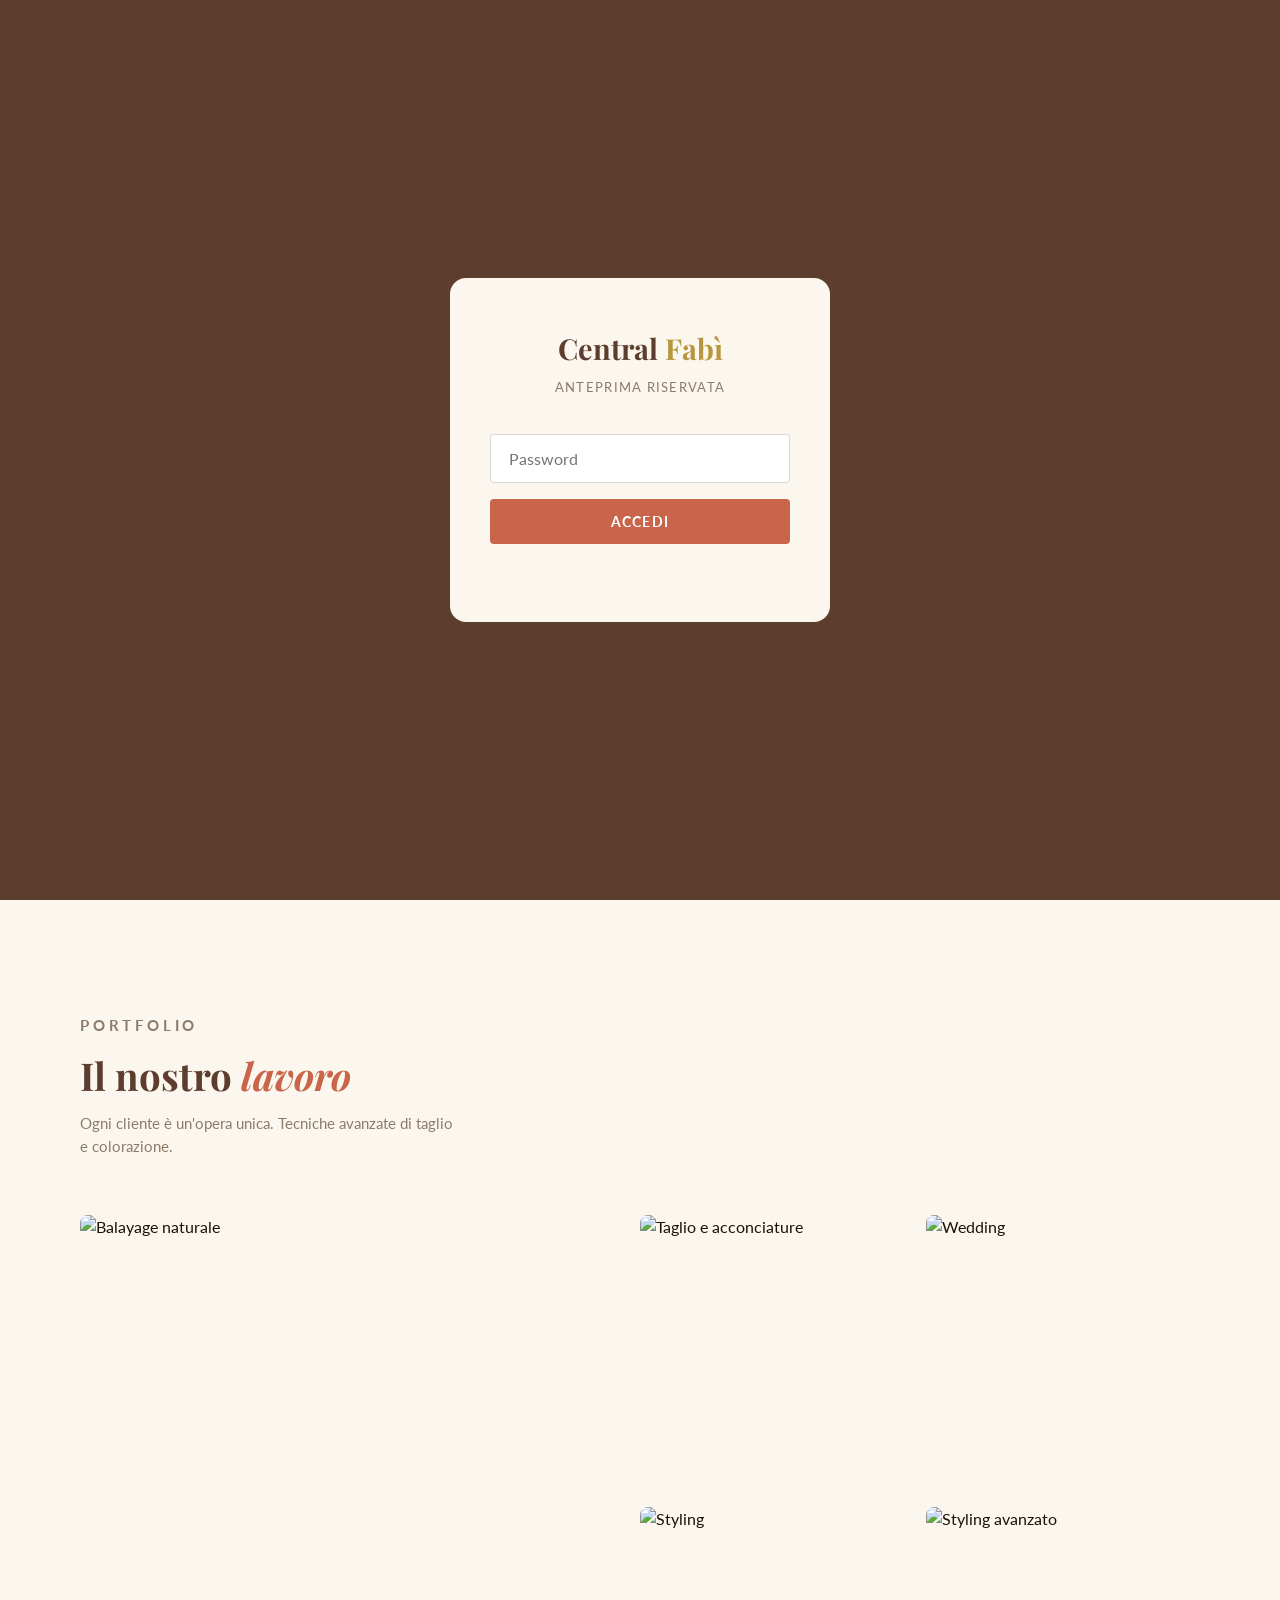
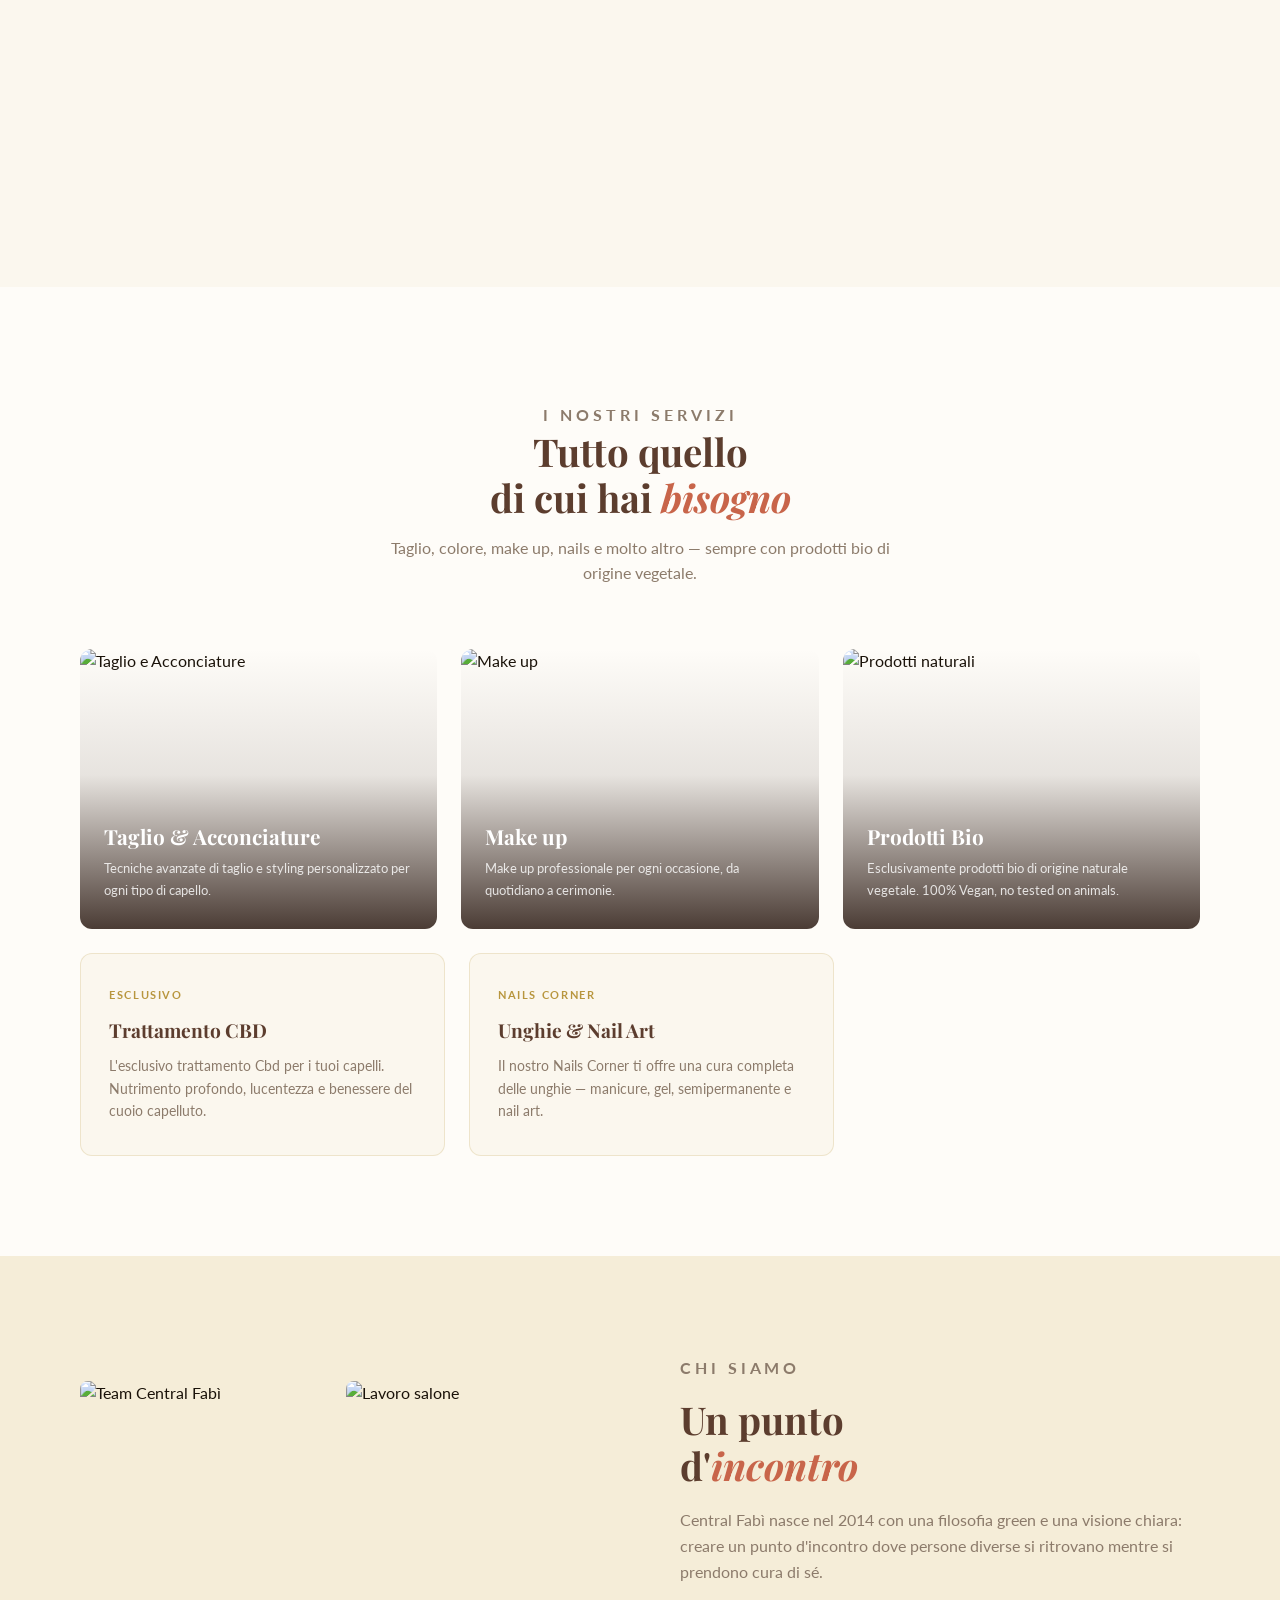
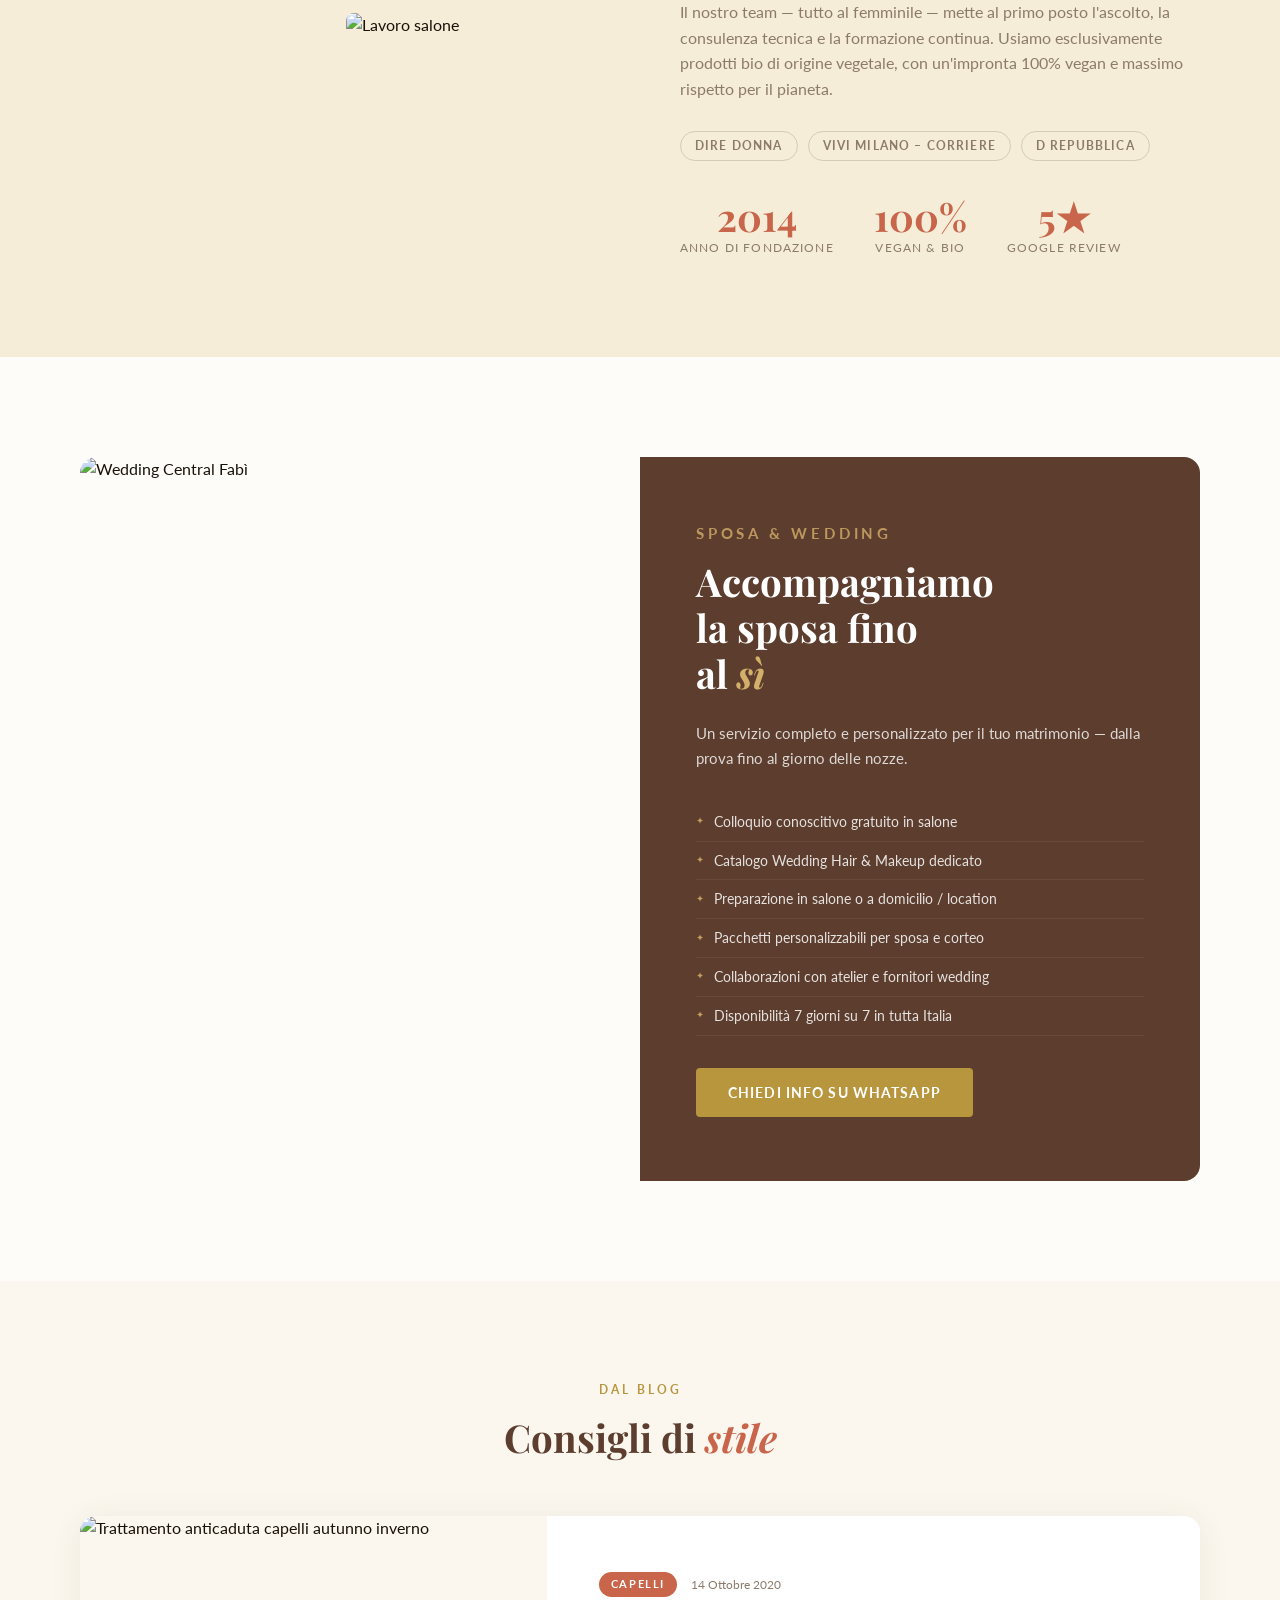
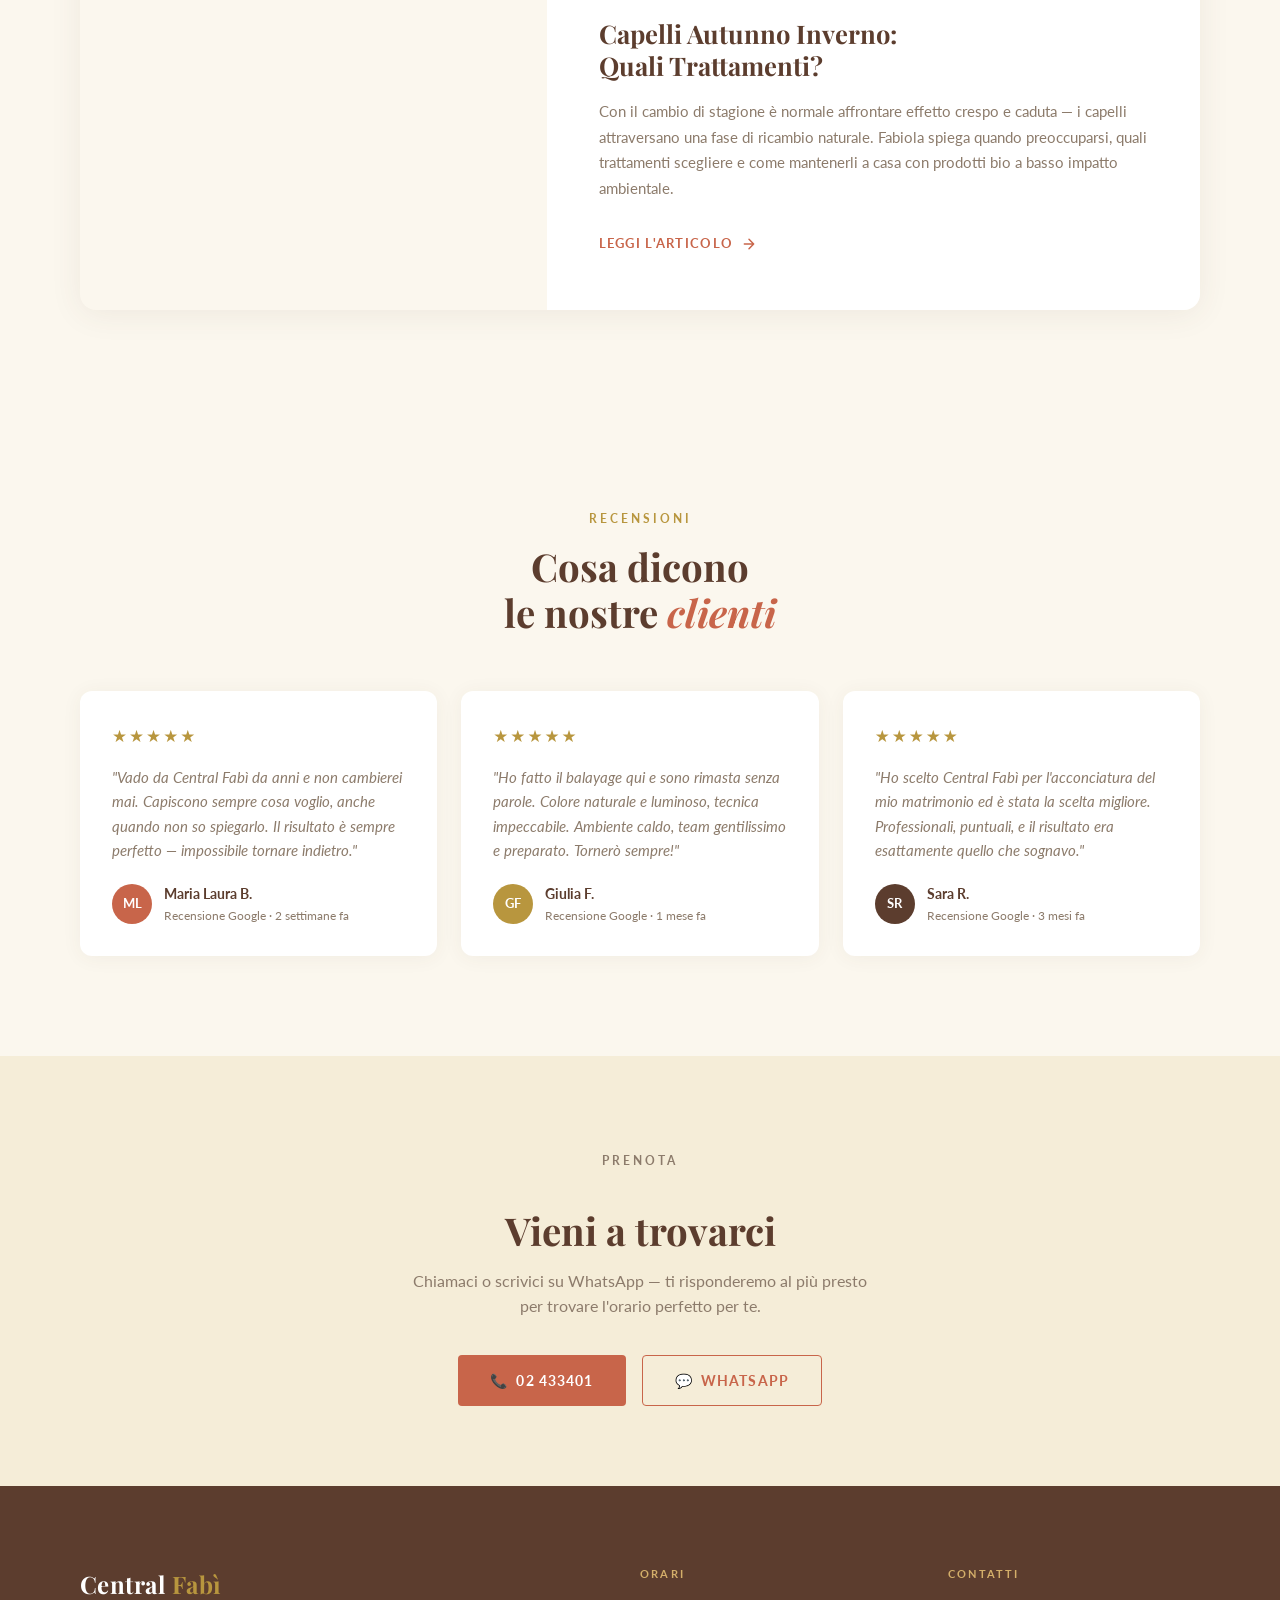
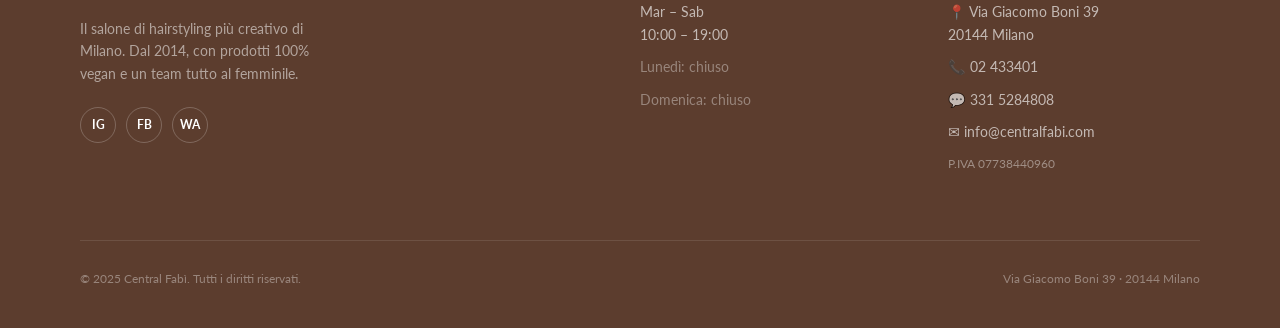
==== commit fb724c8d: "feat: sezione blog con articolo featured Ricostruisce la sezione blog dal sito centralfabi.com: - la" ====
--- a/rally-timer/index.html
+++ b/rally-timer/index.html
@@ -301,6 +301,49 @@
         .detail-num { font-family: var(--font-display); font-size: 2.4rem; font-weight: 700; color: var(--terracotta); line-height: 1; }
         .detail-label { font-size: 0.72rem; letter-spacing: 0.1em; text-transform: uppercase; color: var(--grigio-caldo); margin-top: 4px; }
 
+        /* ===== BLOG ===== */
+        #blog { background: var(--crema); }
+        .blog-featured {
+            display: grid; grid-template-columns: 5fr 7fr;
+            border-radius: 16px; overflow: hidden;
+            box-shadow: 0 4px 32px rgba(92,61,46,0.08);
+            margin-top: 56px;
+        }
+        .blog-img { position: relative; overflow: hidden; min-height: 380px; }
+        .blog-img img { width: 100%; height: 100%; object-fit: cover; display: block; transition: transform 0.55s ease; }
+        .blog-featured:hover .blog-img img { transform: scale(1.04); }
+        .blog-content {
+            background: white;
+            padding: 56px 52px;
+            display: flex; flex-direction: column; justify-content: center;
+        }
+        .blog-meta { display: flex; align-items: center; gap: 14px; margin-bottom: 20px; }
+        .blog-tag {
+            font-size: 0.68rem; font-weight: 700; letter-spacing: 0.15em; text-transform: uppercase;
+            color: white; background: var(--terracotta);
+            border-radius: 20px; padding: 4px 12px;
+        }
+        .blog-date { font-size: 0.78rem; color: var(--grigio-caldo); }
+        .blog-content h3 {
+            font-family: var(--font-display); font-size: clamp(1.3rem, 2vw, 1.9rem);
+            font-weight: 700; color: var(--marrone); line-height: 1.25; margin-bottom: 18px;
+        }
+        .blog-excerpt { font-size: 0.95rem; color: var(--grigio-caldo); line-height: 1.7; margin-bottom: 32px; }
+        .blog-cta {
+            display: inline-flex; align-items: center; gap: 8px;
+            font-size: 0.8rem; font-weight: 700; letter-spacing: 0.1em; text-transform: uppercase;
+            color: var(--terracotta); transition: gap var(--tr), color var(--tr);
+        }
+        .blog-cta:hover { color: var(--marrone); gap: 14px; }
+        .blog-cta svg { flex-shrink: 0; transition: transform var(--tr); }
+        .blog-cta:hover svg { transform: translateX(3px); }
+
+        @media (max-width: 900px) {
+            .blog-featured { grid-template-columns: 1fr; }
+            .blog-img { min-height: 260px; }
+            .blog-content { padding: 36px 28px; }
+        }
+
         /* ===== WEDDING ===== */
         #wedding { background: var(--bianco); }
         .wedding-grid { display: grid; grid-template-columns: 1fr 1fr; gap: 0; border-radius: 16px; overflow: hidden; min-height: 500px; }
@@ -473,6 +516,7 @@
         <a href="#servizi-grid">Servizi</a>
         <a href="#chisiamo">Chi Siamo</a>
         <a href="#wedding">Wedding</a>
+        <a href="#blog">Blog</a>
         <a href="#recensioni">Recensioni</a>
         <a href="#prenota" class="btn-prenota">Prenota</a>
     </nav>
@@ -487,6 +531,7 @@
     <a href="#servizi-grid" class="mlink">Servizi</a>
     <a href="#chisiamo"     class="mlink">Chi Siamo</a>
     <a href="#wedding"      class="mlink">Wedding</a>
+    <a href="#blog"         class="mlink">Blog</a>
     <a href="#recensioni"   class="mlink">Recensioni</a>
     <a href="#prenota" class="btn-prenota mlink" style="text-align:center">Prenota ora</a>
 </div>
@@ -672,6 +717,33 @@
     </div>
 </section>
 
+<!-- ===== BLOG ===== -->
+<section id="blog">
+    <div class="container">
+        <div class="fi" style="text-align:center; max-width:520px; margin:0 auto;">
+            <p class="section-label">Dal Blog</p>
+            <h2 class="section-title">Consigli di <em>stile</em></h2>
+        </div>
+        <div class="blog-featured fi">
+            <div class="blog-img">
+                <img src="https://www.centralfabi.com/wp-content/uploads/2020/10/img_0100.jpg" alt="Trattamento anticaduta capelli autunno inverno">
+            </div>
+            <div class="blog-content">
+                <div class="blog-meta">
+                    <span class="blog-tag">Capelli</span>
+                    <span class="blog-date">14 Ottobre 2020</span>
+                </div>
+                <h3>Capelli Autunno Inverno:<br>Quali Trattamenti?</h3>
+                <p class="blog-excerpt">Con il cambio di stagione è normale affrontare effetto crespo e caduta — i capelli attraversano una fase di ricambio naturale. Fabiola spiega quando preoccuparsi, quali trattamenti scegliere e come mantenerli a casa con prodotti bio a basso impatto ambientale.</p>
+                <a href="https://www.centralfabi.com/capelli-autunno-inverno-quali-trattamenti/" class="blog-cta" target="_blank" rel="noopener">
+                    Leggi l'articolo
+                    <svg width="16" height="16" viewBox="0 0 24 24" fill="none" stroke="currentColor" stroke-width="2.2" stroke-linecap="round" stroke-linejoin="round"><path d="M5 12h14M12 5l7 7-7 7"/></svg>
+                </a>
+            </div>
+        </div>
+    </div>
+</section>
+
 <!-- ===== RECENSIONI ===== -->
 <section id="recensioni">
     <div class="container">
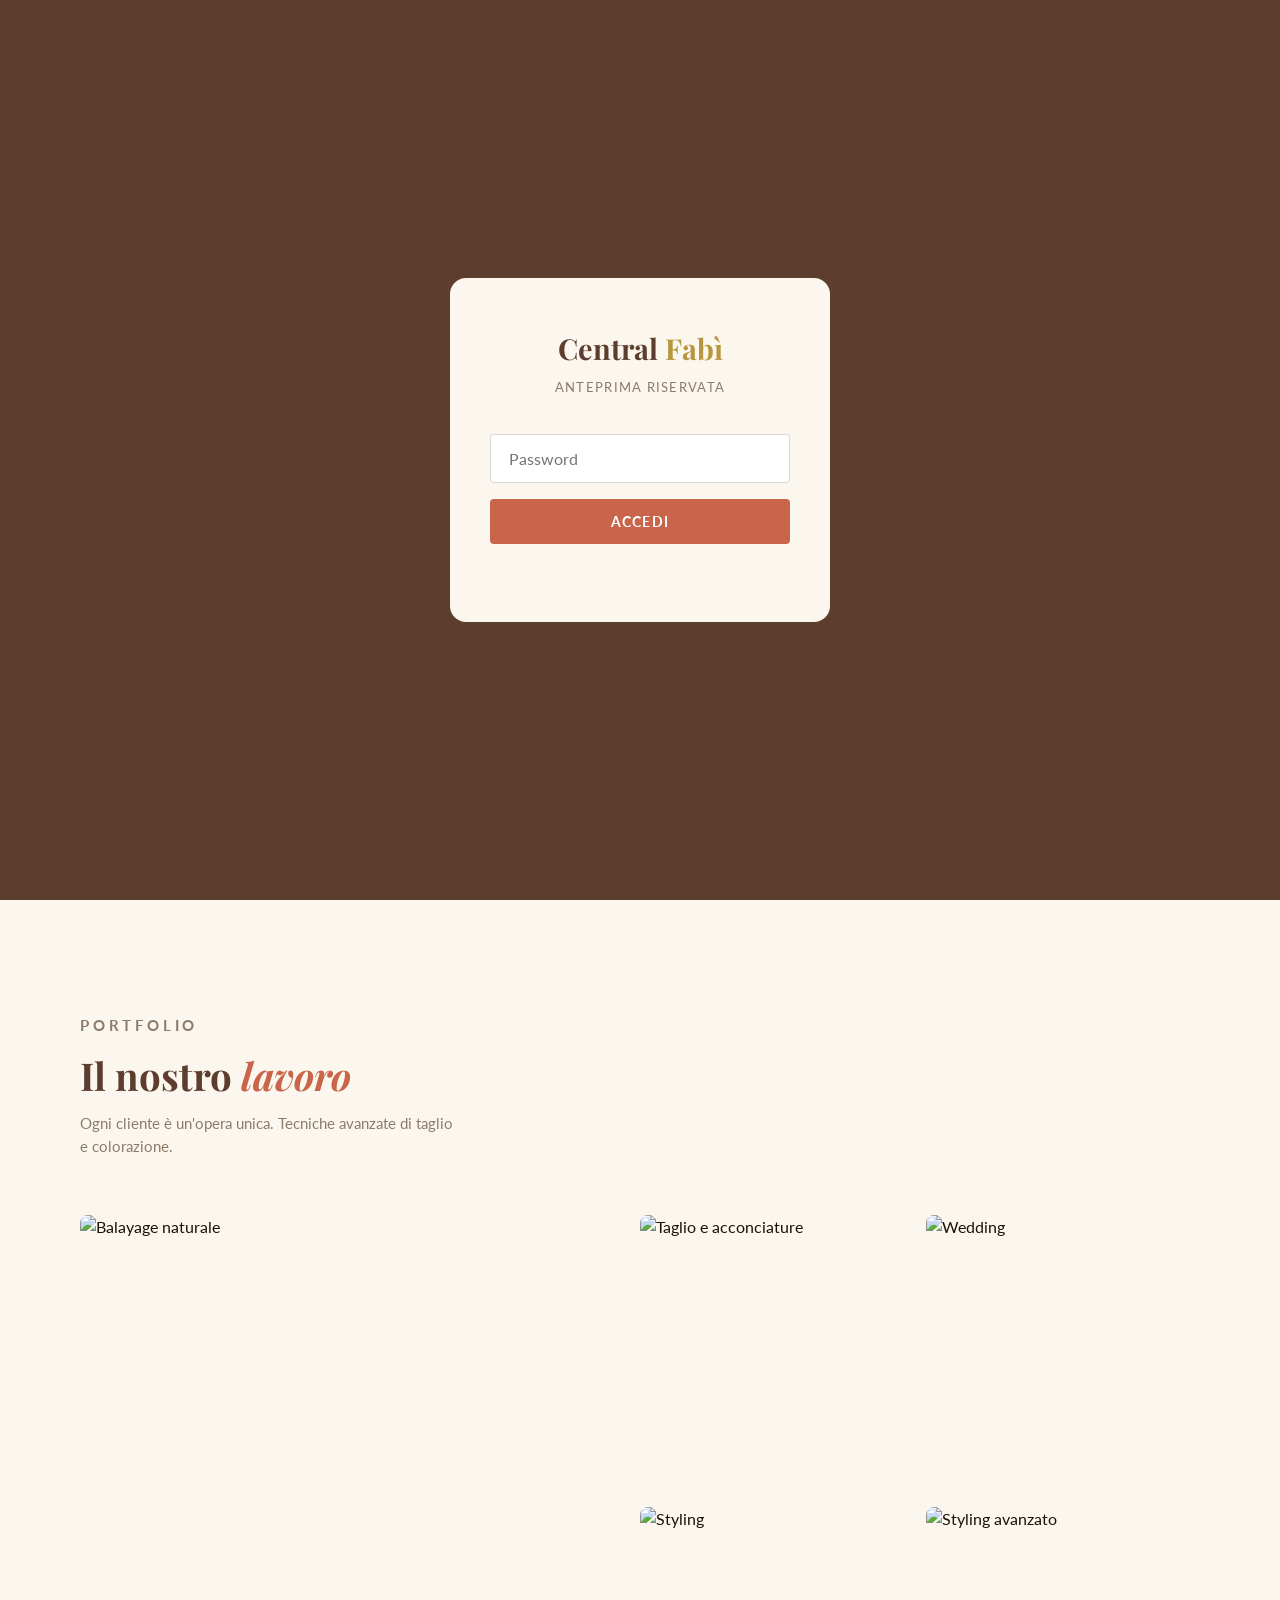
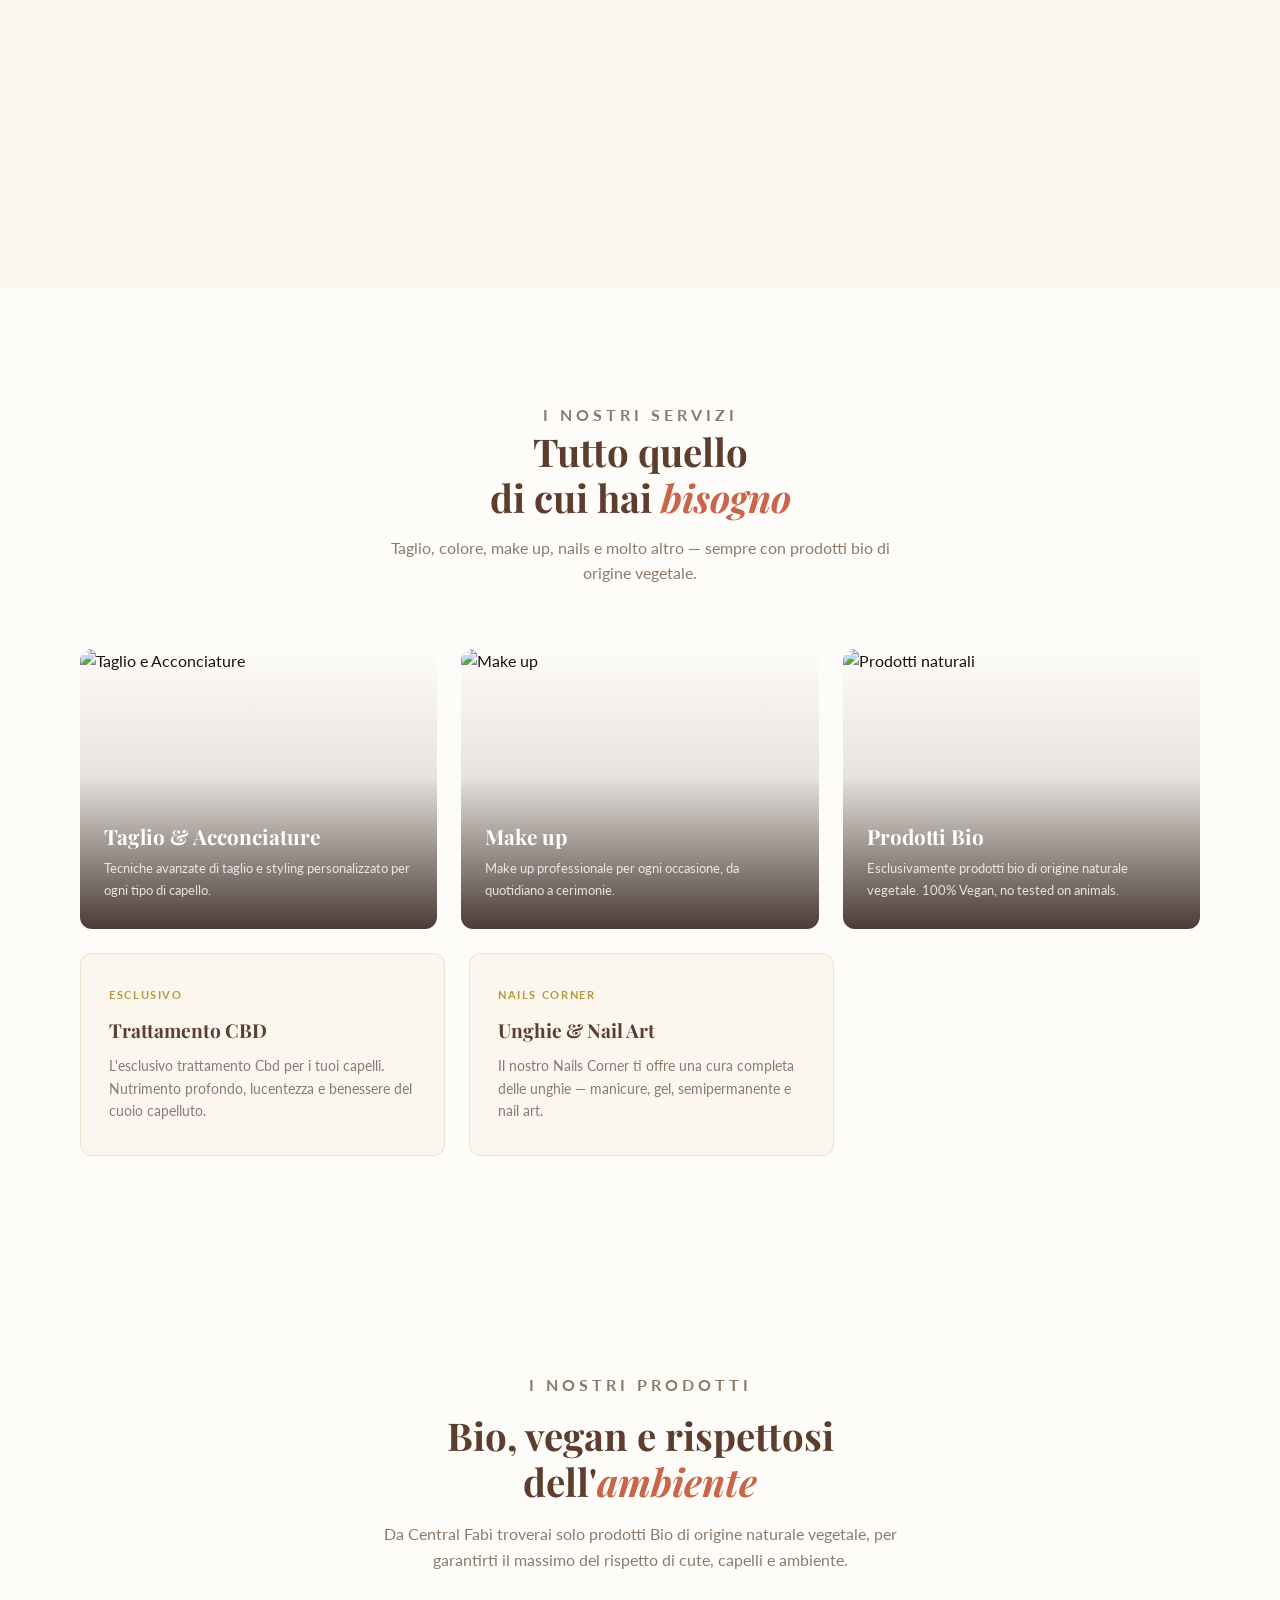
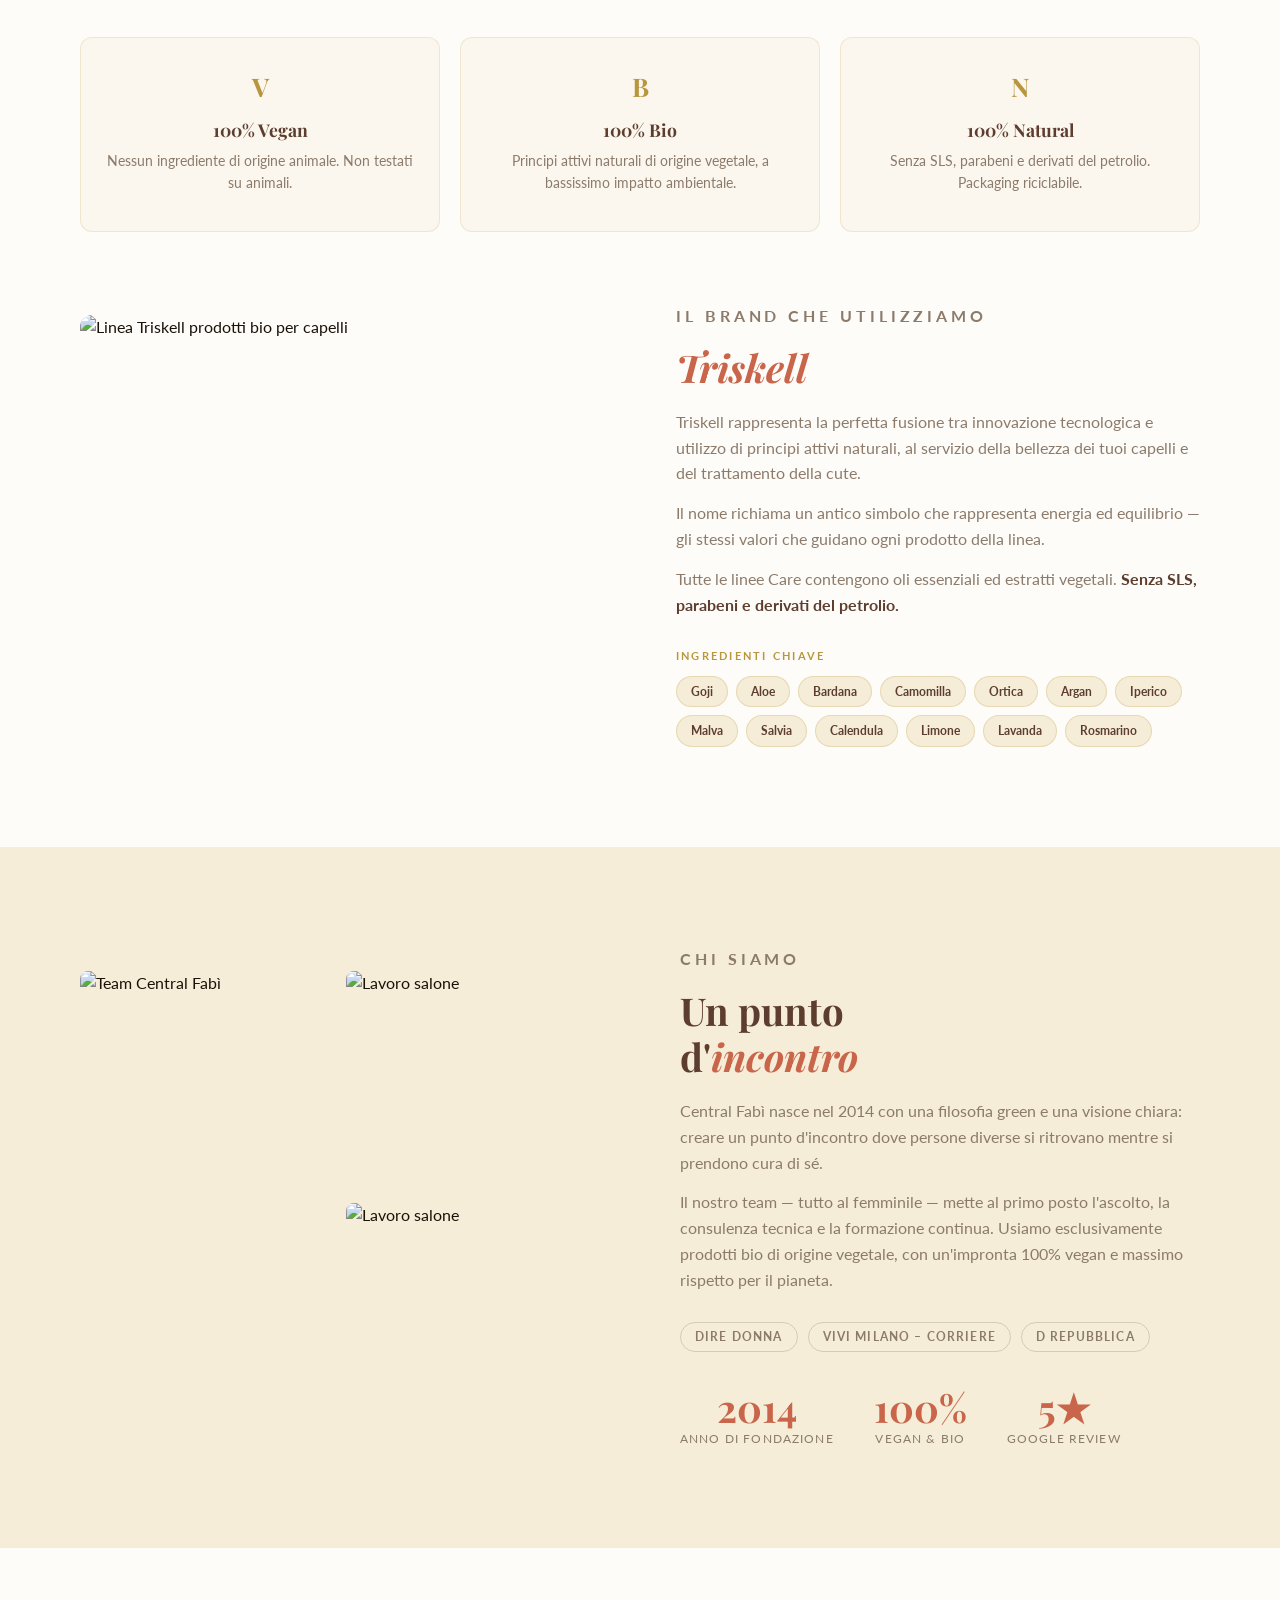
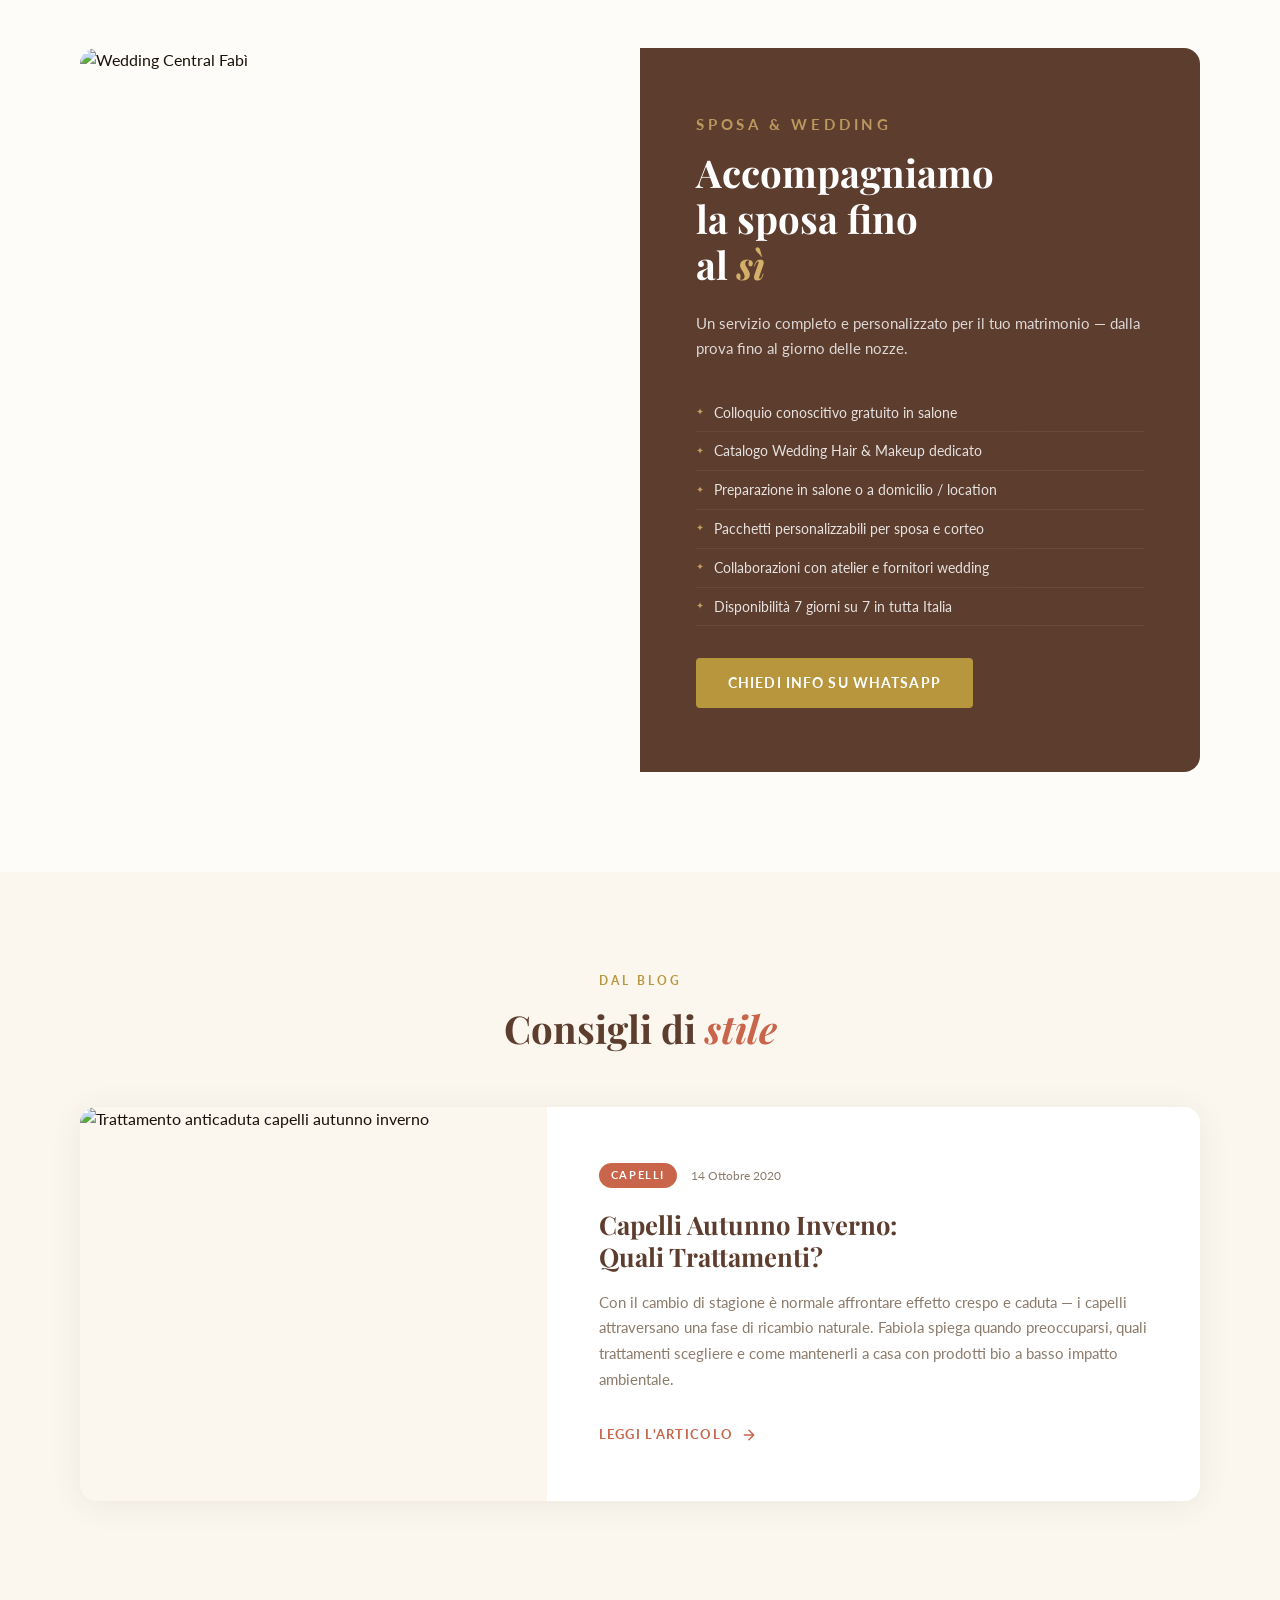
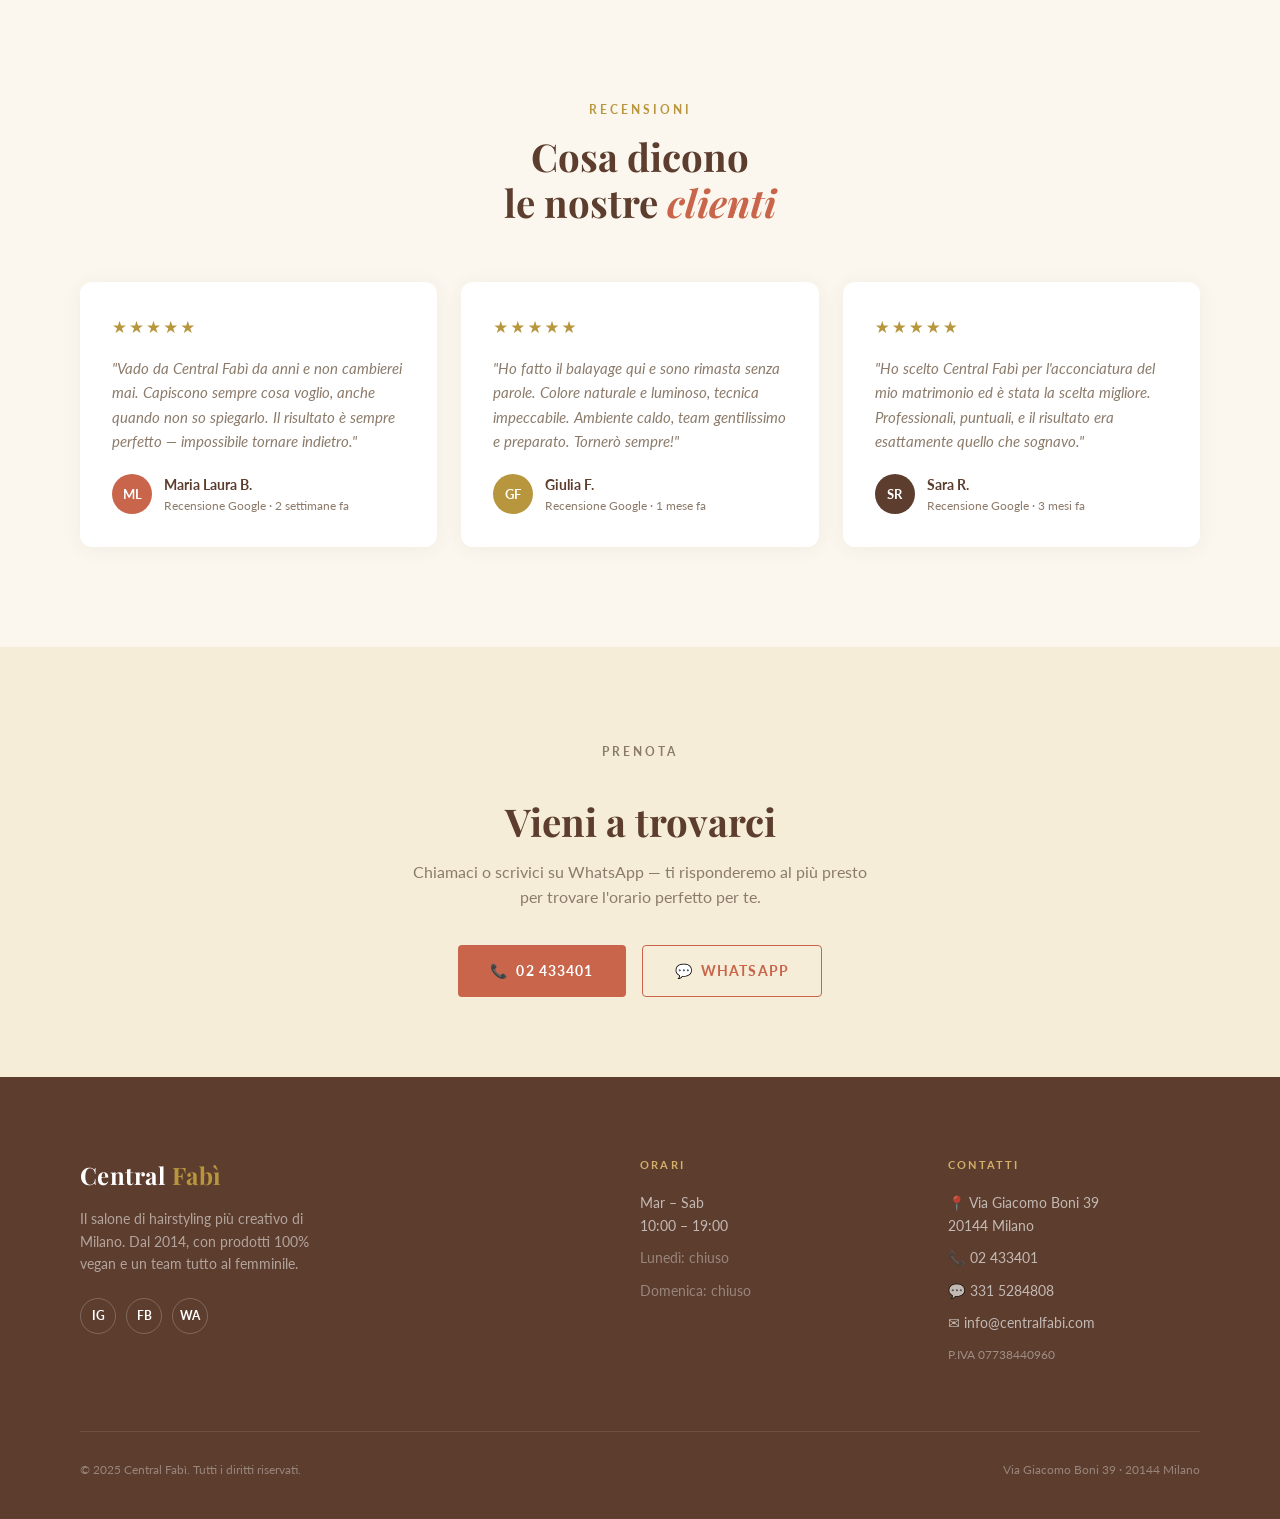
==== commit 389f3b24: "feat: sezione Prodotti con brand Triskell e ingredienti - nuova sezione #prodotti tra Servizi e Chi " ====
--- a/rally-timer/index.html
+++ b/rally-timer/index.html
@@ -301,6 +301,56 @@
         .detail-num { font-family: var(--font-display); font-size: 2.4rem; font-weight: 700; color: var(--terracotta); line-height: 1; }
         .detail-label { font-size: 0.72rem; letter-spacing: 0.1em; text-transform: uppercase; color: var(--grigio-caldo); margin-top: 4px; }
 
+        /* ===== PRODOTTI ===== */
+        #prodotti { background: var(--bianco); }
+        .prodotti-intro { text-align: center; max-width: 560px; margin: 0 auto 64px; }
+        .prodotti-intro p { color: var(--grigio-caldo); margin-top: 16px; font-size: 1rem; line-height: 1.65; }
+
+        .prodotti-pillars {
+            display: grid; grid-template-columns: repeat(3, 1fr);
+            gap: 20px; margin-bottom: 72px;
+        }
+        .pillar {
+            text-align: center; padding: 36px 24px;
+            background: var(--crema); border-radius: 12px;
+            border: 1px solid rgba(184,150,62,0.18);
+        }
+        .pillar-mark {
+            font-family: var(--font-display); font-size: 1.6rem; font-weight: 700;
+            color: var(--oro); line-height: 1; margin-bottom: 16px;
+        }
+        .pillar h3 { font-family: var(--font-display); font-size: 1.1rem; font-weight: 700; color: var(--marrone); margin-bottom: 8px; }
+        .pillar p { font-size: 0.85rem; color: var(--grigio-caldo); line-height: 1.6; }
+
+        .triskell-grid {
+            display: grid; grid-template-columns: 1fr 1fr;
+            gap: 72px; align-items: center;
+        }
+        .triskell-img { border-radius: 12px; overflow: hidden; }
+        .triskell-img img { width: 100%; height: 100%; object-fit: cover; display: block; min-height: 420px; }
+        .triskell-content .section-title { margin-bottom: 20px; }
+        .triskell-content p { font-size: 0.98rem; color: var(--grigio-caldo); line-height: 1.65; margin-bottom: 14px; }
+        .triskell-content p strong { color: var(--marrone); }
+
+        .ingredienti-label {
+            font-size: 0.7rem; font-weight: 700; letter-spacing: 0.2em;
+            text-transform: uppercase; color: var(--oro); margin: 28px 0 12px;
+        }
+        .ingredienti-list { display: flex; flex-wrap: wrap; gap: 8px; }
+        .ingredienti-list span {
+            font-size: 0.78rem; font-weight: 700; color: var(--marrone);
+            background: var(--beige); border: 1px solid rgba(184,150,62,0.25);
+            border-radius: 20px; padding: 5px 14px;
+        }
+
+        @media (max-width: 900px) {
+            .triskell-grid { grid-template-columns: 1fr; gap: 40px; }
+            .triskell-img { min-height: 260px; }
+        }
+        @media (max-width: 600px) {
+            .prodotti-pillars { grid-template-columns: 1fr; }
+        }
+
         /* ===== BLOG ===== */
         #blog { background: var(--crema); }
         .blog-featured {
@@ -514,6 +564,7 @@
     <nav>
         <a href="#lavori">Lavori</a>
         <a href="#servizi-grid">Servizi</a>
+        <a href="#prodotti">Prodotti</a>
         <a href="#chisiamo">Chi Siamo</a>
         <a href="#wedding">Wedding</a>
         <a href="#blog">Blog</a>
@@ -529,6 +580,7 @@
 <div class="mobile-nav" id="mobile-nav">
     <a href="#lavori"       class="mlink">Lavori</a>
     <a href="#servizi-grid" class="mlink">Servizi</a>
+    <a href="#prodotti"     class="mlink">Prodotti</a>
     <a href="#chisiamo"     class="mlink">Chi Siamo</a>
     <a href="#wedding"      class="mlink">Wedding</a>
     <a href="#blog"         class="mlink">Blog</a>
@@ -646,6 +698,56 @@
     </div>
 </section>
 
+<!-- ===== PRODOTTI ===== -->
+<section id="prodotti">
+    <div class="container">
+        <div class="prodotti-intro fi">
+            <p class="section-label">I nostri prodotti</p>
+            <h2 class="section-title">Bio, vegan e rispettosi<br>dell'<em>ambiente</em></h2>
+            <p>Da Central Fabì troverai solo prodotti Bio di origine naturale vegetale, per garantirti il massimo del rispetto di cute, capelli e ambiente.</p>
+        </div>
+
+        <div class="prodotti-pillars fi">
+            <div class="pillar">
+                <div class="pillar-mark">V</div>
+                <h3>100% Vegan</h3>
+                <p>Nessun ingrediente di origine animale. Non testati su animali.</p>
+            </div>
+            <div class="pillar">
+                <div class="pillar-mark">B</div>
+                <h3>100% Bio</h3>
+                <p>Principi attivi naturali di origine vegetale, a bassissimo impatto ambientale.</p>
+            </div>
+            <div class="pillar">
+                <div class="pillar-mark">N</div>
+                <h3>100% Natural</h3>
+                <p>Senza SLS, parabeni e derivati del petrolio. Packaging riciclabile.</p>
+            </div>
+        </div>
+
+        <div class="triskell-grid fi">
+            <div class="triskell-img">
+                <img src="https://www.centralfabi.com/wp-content/uploads/2019/10/Triskell2.jpg" alt="Linea Triskell prodotti bio per capelli">
+            </div>
+            <div class="triskell-content">
+                <p class="section-label">Il brand che utilizziamo</p>
+                <h2 class="section-title"><em>Triskell</em></h2>
+                <p>Triskell rappresenta la perfetta fusione tra innovazione tecnologica e utilizzo di principi attivi naturali, al servizio della bellezza dei tuoi capelli e del trattamento della cute.</p>
+                <p>Il nome richiama un antico simbolo che rappresenta energia ed equilibrio — gli stessi valori che guidano ogni prodotto della linea.</p>
+                <p>Tutte le linee Care contengono oli essenziali ed estratti vegetali. <strong>Senza SLS, parabeni e derivati del petrolio.</strong></p>
+                <div class="ingredienti-label">Ingredienti chiave</div>
+                <div class="ingredienti-list">
+                    <span>Goji</span><span>Aloe</span><span>Bardana</span>
+                    <span>Camomilla</span><span>Ortica</span><span>Argan</span>
+                    <span>Iperico</span><span>Malva</span><span>Salvia</span>
+                    <span>Calendula</span><span>Limone</span><span>Lavanda</span>
+                    <span>Rosmarino</span>
+                </div>
+            </div>
+        </div>
+    </div>
+</section>
+
 <!-- ===== CHI SIAMO ===== -->
 <section id="chisiamo">
     <div class="container">
@@ -735,7 +837,7 @@
                 </div>
                 <h3>Capelli Autunno Inverno:<br>Quali Trattamenti?</h3>
                 <p class="blog-excerpt">Con il cambio di stagione è normale affrontare effetto crespo e caduta — i capelli attraversano una fase di ricambio naturale. Fabiola spiega quando preoccuparsi, quali trattamenti scegliere e come mantenerli a casa con prodotti bio a basso impatto ambientale.</p>
-                <a href="https://www.centralfabi.com/capelli-autunno-inverno-quali-trattamenti/" class="blog-cta" target="_blank" rel="noopener">
+                <a href="blog/capelli-autunno-inverno.html" class="blog-cta">
                     Leggi l'articolo
                     <svg width="16" height="16" viewBox="0 0 24 24" fill="none" stroke="currentColor" stroke-width="2.2" stroke-linecap="round" stroke-linejoin="round"><path d="M5 12h14M12 5l7 7-7 7"/></svg>
                 </a>
@@ -904,6 +1006,16 @@
         entries.forEach(e => { if (e.isIntersecting) e.target.classList.add('v'); });
     }, { threshold: 0.1 });
     document.querySelectorAll('.fi').forEach(el => observer.observe(el));
+
+    // Forza visibili gli elementi già nel viewport (bfcache + navigazione con hash)
+    function revealVisible() {
+        document.querySelectorAll('.fi').forEach(el => {
+            const r = el.getBoundingClientRect();
+            if (r.top < window.innerHeight && r.bottom > 0) el.classList.add('v');
+        });
+    }
+    revealVisible();
+    window.addEventListener('pageshow', revealVisible);
 </script>
 
 </body>
